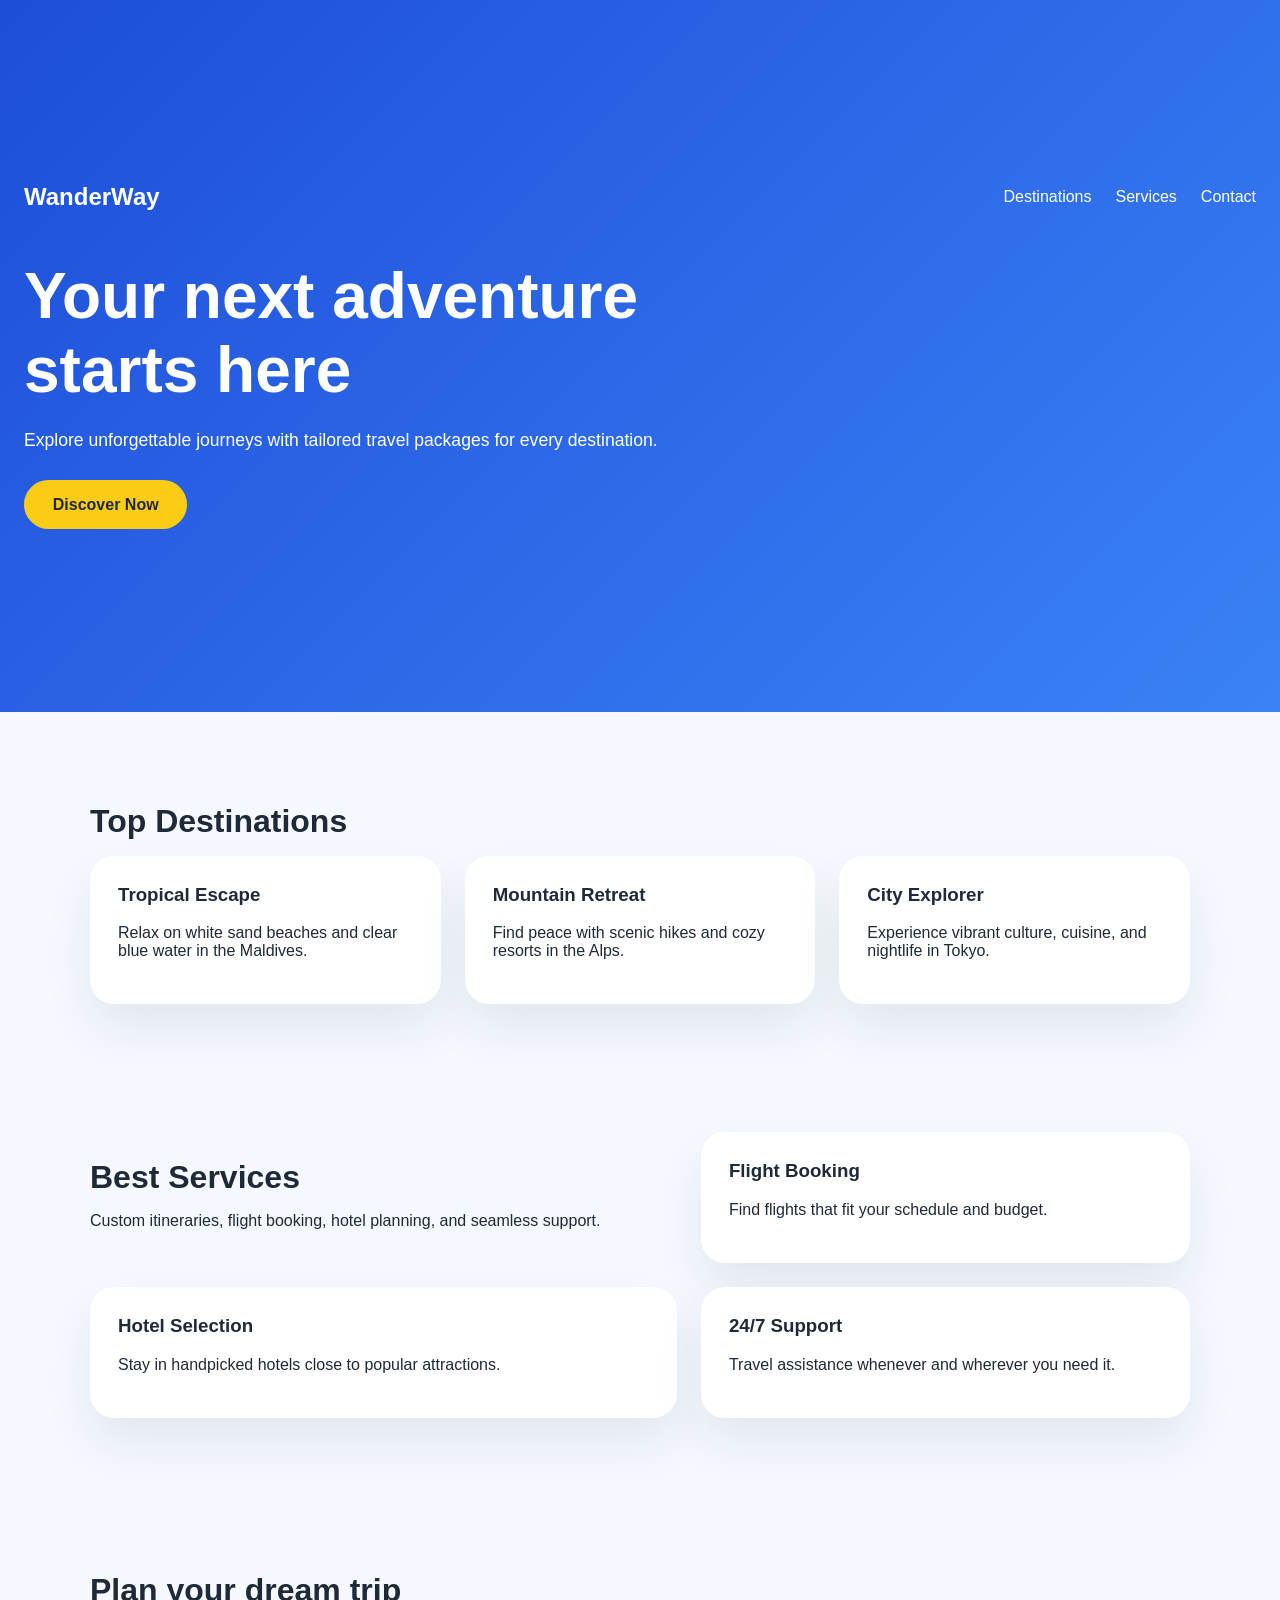
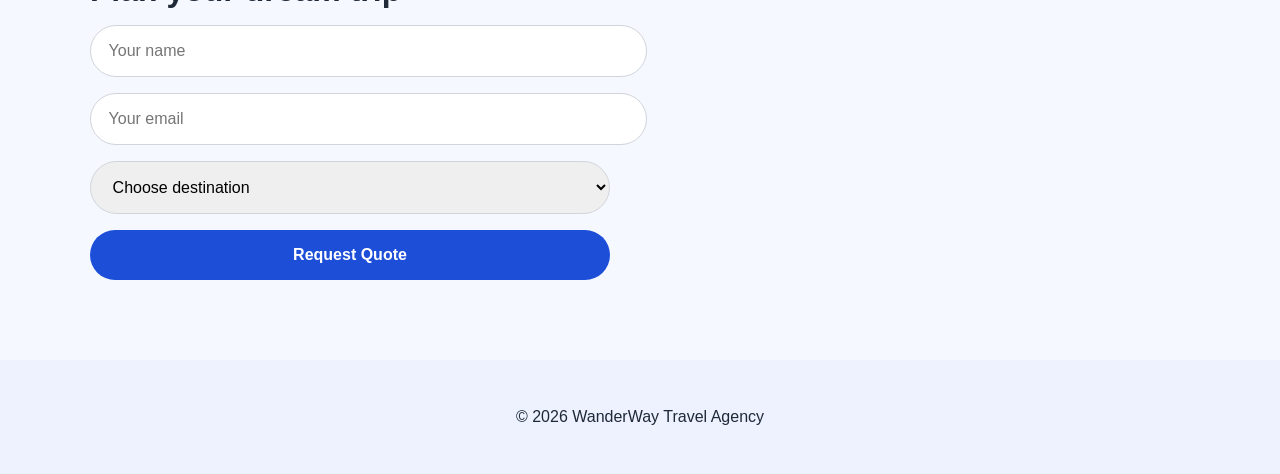
==== index.html @ 98d5be7b "Add travel agency website" ====
﻿<!DOCTYPE html>
<html lang="en">
<head>
    <meta charset="UTF-8">
    <meta name="viewport" content="width=device-width, initial-scale=1.0">
    <title>Travel Agency</title>
    <link rel="stylesheet" href="styles.css">
</head>
<body>
    <header class="hero">
        <nav class="nav-bar">
            <div class="logo">WanderWay</div>
            <ul>
                <li><a href="#destinations">Destinations</a></li>
                <li><a href="#services">Services</a></li>
                <li><a href="#contact">Contact</a></li>
            </ul>
        </nav>
        <div class="hero-content">
            <h1>Your next adventure starts here</h1>
            <p>Explore unforgettable journeys with tailored travel packages for every destination.</p>
            <a class="btn" href="#destinations">Discover Now</a>
        </div>
    </header>

    <section id="destinations" class="section destinations">
        <h2>Top Destinations</h2>
        <div class="cards">
            <article class="card">
                <h3>Tropical Escape</h3>
                <p>Relax on white sand beaches and clear blue water in the Maldives.</p>
            </article>
            <article class="card">
                <h3>Mountain Retreat</h3>
                <p>Find peace with scenic hikes and cozy resorts in the Alps.</p>
            </article>
            <article class="card">
                <h3>City Explorer</h3>
                <p>Experience vibrant culture, cuisine, and nightlife in Tokyo.</p>
            </article>
        </div>
    </section>

    <section id="services" class="section services">
        <div class="service-grid">
            <div>
                <h2>Best Services</h2>
                <p>Custom itineraries, flight booking, hotel planning, and seamless support.</p>
            </div>
            <div class="service-item">
                <h3>Flight Booking</h3>
                <p>Find flights that fit your schedule and budget.</p>
            </div>
            <div class="service-item">
                <h3>Hotel Selection</h3>
                <p>Stay in handpicked hotels close to popular attractions.</p>
            </div>
            <div class="service-item">
                <h3>24/7 Support</h3>
                <p>Travel assistance whenever and wherever you need it.</p>
            </div>
        </div>
    </section>

    <section id="contact" class="section contact">
        <h2>Plan your dream trip</h2>
        <form id="booking-form">
            <input type="text" id="name" placeholder="Your name" required>
            <input type="email" id="email" placeholder="Your email" required>
            <select id="destination" required>
                <option value="">Choose destination</option>
                <option value="maldives">Maldives</option>
                <option value="alps">Alps</option>
                <option value="tokyo">Tokyo</option>
            </select>
            <button type="submit" class="btn">Request Quote</button>
        </form>
        <p id="message"></p>
    </section>

    <footer class="footer">
        <p>&copy; 2026 WanderWay Travel Agency</p>
    </footer>
    <script src="script.js"></script>
</body>
</html>
---- styles.css ----
﻿body {
    margin: 0;
    font-family: 'Segoe UI', Tahoma, Geneva, Verdana, sans-serif;
    background: #f5f9ff;
    color: #1f2937;
}

.hero {
    background: linear-gradient(135deg, #1d4ed8 0%, #3b82f6 100%);
    color: white;
    min-height: 72vh;
    display: flex;
    flex-direction: column;
    justify-content: center;
    padding: 2rem 1.5rem;
}

.nav-bar {
    display: flex;
    justify-content: space-between;
    align-items: center;
    margin-bottom: 3rem;
}

.logo {
    font-size: 1.5rem;
    font-weight: 700;
}

.nav-bar ul {
    list-style: none;
    display: flex;
    gap: 1.5rem;
    margin: 0;
    padding: 0;
}

.nav-bar a {
    color: white;
    text-decoration: none;
    font-weight: 500;
}

.hero-content {
    max-width: 640px;
}

.hero h1 {
    font-size: clamp(2.5rem, 5vw, 4rem);
    margin: 0 0 1rem;
}

.hero p {
    font-size: 1.1rem;
    line-height: 1.8;
    margin-bottom: 1.5rem;
}

.btn {
    display: inline-block;
    background: #facc15;
    color: #1f2937;
    padding: 0.95rem 1.8rem;
    border: none;
    border-radius: 999px;
    font-weight: 700;
    text-decoration: none;
    cursor: pointer;
}

.section {
    padding: 4rem 1.5rem;
    max-width: 1100px;
    margin: 0 auto;
}

.destinations h2,
.services h2,
.contact h2 {
    font-size: 2rem;
    margin-bottom: 1rem;
}

.cards {
    display: grid;
    gap: 1.5rem;
    grid-template-columns: repeat(auto-fit, minmax(220px, 1fr));
}

.card,
.service-item {
    background: white;
    border-radius: 24px;
    padding: 1.75rem;
    box-shadow: 0 25px 50px rgba(15, 23, 42, 0.08);
}

.card h3,
.service-item h3 {
    margin-top: 0;
}

.service-grid {
    display: grid;
    gap: 1.5rem;
    grid-template-columns: 1.2fr 1fr;
    align-items: start;
}

.service-grid > div:first-child {
    padding-right: 1rem;
}

.contact form {
    display: grid;
    gap: 1rem;
    max-width: 520px;
}

.contact input,
.contact select,
.contact button {
    width: 100%;
    padding: 1rem 1.1rem;
    border-radius: 999px;
    border: 1px solid #d1d5db;
    font-size: 1rem;
}

.contact input:focus,
.contact select:focus,
.contact button:focus {
    outline: none;
    border-color: #3b82f6;
    box-shadow: 0 0 0 4px rgba(59, 130, 246, 0.12);
}

.contact button {
    background: #1d4ed8;
    color: white;
    border: none;
}

.contact p {
    margin-top: 1rem;
    font-size: 1rem;
}

.footer {
    text-align: center;
    padding: 2rem 1.5rem;
    background: #eef2ff;
}

@media (max-width: 768px) {
    .service-grid {
        grid-template-columns: 1fr;
    }
    .nav-bar ul {
        flex-wrap: wrap;
        justify-content: center;
    }
}
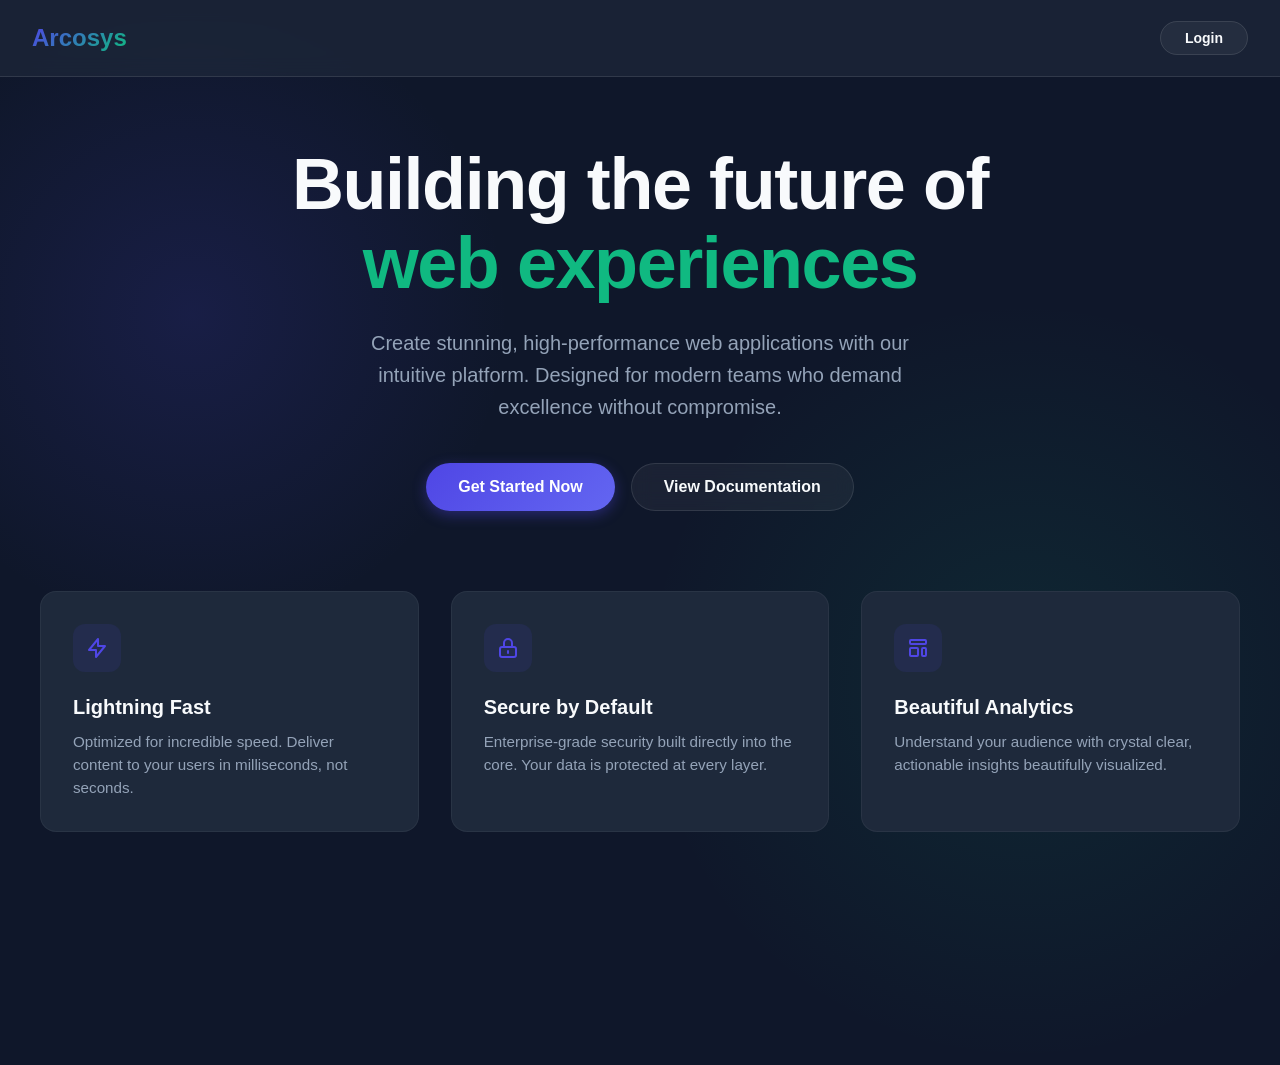
==== commit 70732582: "Replace sample files with new premium index.html" ====
--- a/index.html
+++ b/index.html
@@ -1,86 +1,280 @@
-﻿<!DOCTYPE html>
+<!DOCTYPE html>
 <html lang="en">
 <head>
     <meta charset="UTF-8">
     <meta name="viewport" content="width=device-width, initial-scale=1.0">
-    <title>Travel Agency</title>
-    <link rel="stylesheet" href="styles.css">
+    <title>Beautiful Landing Page</title>
+    <style>
+        :root {
+            --primary: #4F46E5;
+            --secondary: #10B981;
+            --background: #0F172A;
+            --surface: #1E293B;
+            --text-main: #F8FAFC;
+            --text-muted: #94A3B8;
+        }
+
+        * {
+            margin: 0;
+            padding: 0;
+            box-sizing: border-box;
+            font-family: 'Inter', -apple-system, BlinkMacSystemFont, 'Segoe UI', Roboto, Oxygen, Ubuntu, Cantarell, sans-serif;
+        }
+
+        body {
+            background-color: var(--background);
+            color: var(--text-main);
+            min-height: 100vh;
+            display: flex;
+            flex-direction: column;
+            overflow-x: hidden;
+        }
+
+        nav {
+            padding: 1.5rem 2rem;
+            display: flex;
+            justify-content: space-between;
+            align-items: center;
+            background: rgba(30, 41, 59, 0.7);
+            backdrop-filter: blur(10px);
+            position: sticky;
+            top: 0;
+            z-index: 100;
+            border-bottom: 1px solid rgba(255, 255, 255, 0.1);
+        }
+
+        .logo {
+            font-size: 1.5rem;
+            font-weight: 800;
+            background: linear-gradient(135deg, var(--primary), var(--secondary));
+            -webkit-background-clip: text;
+            -webkit-text-fill-color: transparent;
+        }
+
+        main {
+            flex: 1;
+            display: flex;
+            flex-direction: column;
+            align-items: center;
+            justify-content: center;
+            padding: 4rem 2rem;
+            text-align: center;
+            position: relative;
+        }
+
+        /* Decorative background elements */
+        .glow-circle-1 {
+            position: absolute;
+            top: -10%;
+            left: -10%;
+            width: 50vw;
+            height: 50vw;
+            background: radial-gradient(circle, rgba(79, 70, 229, 0.15) 0%, rgba(15, 23, 42, 0) 70%);
+            border-radius: 50%;
+            z-index: -1;
+        }
+
+        .glow-circle-2 {
+            position: absolute;
+            bottom: -20%;
+            right: -10%;
+            width: 60vw;
+            height: 60vw;
+            background: radial-gradient(circle, rgba(16, 185, 129, 0.1) 0%, rgba(15, 23, 42, 0) 70%);
+            border-radius: 50%;
+            z-index: -1;
+        }
+
+        h1 {
+            font-size: clamp(2.5rem, 6vw, 4.5rem);
+            line-height: 1.1;
+            margin-bottom: 1.5rem;
+            max-width: 800px;
+            letter-spacing: -0.02em;
+        }
+
+        .highlight {
+            position: relative;
+            display: inline-block;
+            color: var(--secondary);
+        }
+
+        p.subtitle {
+            font-size: clamp(1.1rem, 2vw, 1.25rem);
+            color: var(--text-muted);
+            max-width: 600px;
+            margin-bottom: 2.5rem;
+            line-height: 1.6;
+        }
+
+        .cta-container {
+            display: flex;
+            gap: 1rem;
+            flex-wrap: wrap;
+            justify-content: center;
+        }
+
+        .btn {
+            padding: 0.875rem 2rem;
+            border-radius: 9999px;
+            font-weight: 600;
+            font-size: 1rem;
+            text-decoration: none;
+            transition: all 0.3s cubic-bezier(0.4, 0, 0.2, 1);
+            cursor: pointer;
+            border: none;
+            outline: none;
+        }
+
+        .btn-primary {
+            background: linear-gradient(135deg, var(--primary), #6366f1);
+            color: white;
+            box-shadow: 0 4px 14px 0 rgba(79, 70, 229, 0.39);
+        }
+
+        .btn-primary:hover {
+            transform: translateY(-2px);
+            box-shadow: 0 6px 20px rgba(79, 70, 229, 0.23);
+            background: linear-gradient(135deg, #4338ca, #4f46e5);
+        }
+
+        .btn-secondary {
+            background: rgba(255, 255, 255, 0.05);
+            color: var(--text-main);
+            border: 1px solid rgba(255, 255, 255, 0.1);
+            backdrop-filter: blur(10px);
+        }
+
+        .btn-secondary:hover {
+            background: rgba(255, 255, 255, 0.1);
+            transform: translateY(-2px);
+            border-color: rgba(255, 255, 255, 0.2);
+        }
+
+        .features {
+            display: grid;
+            grid-template-columns: repeat(auto-fit, minmax(280px, 1fr));
+            gap: 2rem;
+            width: 100%;
+            max-width: 1200px;
+            margin-top: 5rem;
+        }
+
+        .feature-card {
+            background: var(--surface);
+            padding: 2rem;
+            border-radius: 1rem;
+            border: 1px solid rgba(255, 255, 255, 0.05);
+            text-align: left;
+            transition: transform 0.3s ease, border-color 0.3s ease;
+        }
+
+        .feature-card:hover {
+            transform: translateY(-5px);
+            border-color: rgba(79, 70, 229, 0.5);
+        }
+
+        .feature-icon {
+            width: 48px;
+            height: 48px;
+            border-radius: 12px;
+            background: rgba(79, 70, 229, 0.1);
+            display: flex;
+            align-items: center;
+            justify-content: center;
+            margin-bottom: 1.5rem;
+            color: var(--primary);
+        }
+
+        .feature-icon svg {
+            width: 24px;
+            height: 24px;
+        }
+
+        .feature-card h3 {
+            font-size: 1.25rem;
+            margin-bottom: 0.75rem;
+            color: var(--text-main);
+        }
+
+        .feature-card p {
+            color: var(--text-muted);
+            line-height: 1.5;
+            font-size: 0.95rem;
+        }
+
+        /* Animations */
+        @keyframes fadeUp {
+            from {
+                opacity: 0;
+                transform: translateY(20px);
+            }
+            to {
+                opacity: 1;
+                transform: translateY(0);
+            }
+        }
+
+        .animate-fade-up {
+            animation: fadeUp 0.8s cubic-bezier(0.16, 1, 0.3, 1) forwards;
+            opacity: 0;
+        }
+
+        .delay-1 { animation-delay: 0.1s; }
+        .delay-2 { animation-delay: 0.2s; }
+        .delay-3 { animation-delay: 0.3s; }
+        
+    </style>
 </head>
 <body>
-    <header class="hero">
-        <nav class="nav-bar">
-            <div class="logo">WanderWay</div>
-            <ul>
-                <li><a href="#destinations">Destinations</a></li>
-                <li><a href="#services">Services</a></li>
-                <li><a href="#contact">Contact</a></li>
-            </ul>
-        </nav>
-        <div class="hero-content">
-            <h1>Your next adventure starts here</h1>
-            <p>Explore unforgettable journeys with tailored travel packages for every destination.</p>
-            <a class="btn" href="#destinations">Discover Now</a>
+    <nav>
+        <div class="logo">Arcosys</div>
+        <div>
+            <a href="#" class="btn btn-secondary" style="padding: 0.5rem 1.5rem; font-size: 0.875rem;">Login</a>
         </div>
-    </header>
-
-    <section id="destinations" class="section destinations">
-        <h2>Top Destinations</h2>
-        <div class="cards">
-            <article class="card">
-                <h3>Tropical Escape</h3>
-                <p>Relax on white sand beaches and clear blue water in the Maldives.</p>
-            </article>
-            <article class="card">
-                <h3>Mountain Retreat</h3>
-                <p>Find peace with scenic hikes and cozy resorts in the Alps.</p>
-            </article>
-            <article class="card">
-                <h3>City Explorer</h3>
-                <p>Experience vibrant culture, cuisine, and nightlife in Tokyo.</p>
-            </article>
+    </nav>
+
+    <main>
+        <div class="glow-circle-1"></div>
+        <div class="glow-circle-2"></div>
+        
+        <h1 class="animate-fade-up">Building the future of <span class="highlight">web experiences</span></h1>
+        
+        <p class="subtitle animate-fade-up delay-1">
+            Create stunning, high-performance web applications with our intuitive platform. 
+            Designed for modern teams who demand excellence without compromise.
+        </p>
+        
+        <div class="cta-container animate-fade-up delay-2">
+            <button class="btn btn-primary">Get Started Now</button>
+            <button class="btn btn-secondary">View Documentation</button>
         </div>
-    </section>
-
-    <section id="services" class="section services">
-        <div class="service-grid">
-            <div>
-                <h2>Best Services</h2>
-                <p>Custom itineraries, flight booking, hotel planning, and seamless support.</p>
+
+        <div class="features animate-fade-up delay-3">
+            <div class="feature-card">
+                <div class="feature-icon">
+                    <svg fill="none" stroke="currentColor" viewBox="0 0 24 24" xmlns="http://www.w3.org/2000/svg"><path stroke-linecap="round" stroke-linejoin="round" stroke-width="2" d="M13 10V3L4 14h7v7l9-11h-7z"></path></svg>
+                </div>
+                <h3>Lightning Fast</h3>
+                <p>Optimized for incredible speed. Deliver content to your users in milliseconds, not seconds.</p>
             </div>
-            <div class="service-item">
-                <h3>Flight Booking</h3>
-                <p>Find flights that fit your schedule and budget.</p>
+            
+            <div class="feature-card">
+                <div class="feature-icon">
+                    <svg fill="none" stroke="currentColor" viewBox="0 0 24 24" xmlns="http://www.w3.org/2000/svg"><path stroke-linecap="round" stroke-linejoin="round" stroke-width="2" d="M12 15v2m-6 4h12a2 2 0 002-2v-6a2 2 0 00-2-2H6a2 2 0 00-2 2v6a2 2 0 002 2zm10-10V7a4 4 0 00-8 0v4h8z"></path></svg>
+                </div>
+                <h3>Secure by Default</h3>
+                <p>Enterprise-grade security built directly into the core. Your data is protected at every layer.</p>
             </div>
-            <div class="service-item">
-                <h3>Hotel Selection</h3>
-                <p>Stay in handpicked hotels close to popular attractions.</p>
-            </div>
-            <div class="service-item">
-                <h3>24/7 Support</h3>
-                <p>Travel assistance whenever and wherever you need it.</p>
+            
+            <div class="feature-card">
+                <div class="feature-icon">
+                    <svg fill="none" stroke="currentColor" viewBox="0 0 24 24" xmlns="http://www.w3.org/2000/svg"><path stroke-linecap="round" stroke-linejoin="round" stroke-width="2" d="M4 5a1 1 0 011-1h14a1 1 0 011 1v2a1 1 0 01-1 1H5a1 1 0 01-1-1V5zM4 13a1 1 0 011-1h6a1 1 0 011 1v6a1 1 0 01-1 1H5a1 1 0 01-1-1v-6zM16 13a1 1 0 011-1h2a1 1 0 011 1v6a1 1 0 01-1 1h-2a1 1 0 01-1-1v-6z"></path></svg>
+                </div>
+                <h3>Beautiful Analytics</h3>
+                <p>Understand your audience with crystal clear, actionable insights beautifully visualized.</p>
             </div>
         </div>
-    </section>
-
-    <section id="contact" class="section contact">
-        <h2>Plan your dream trip</h2>
-        <form id="booking-form">
-            <input type="text" id="name" placeholder="Your name" required>
-            <input type="email" id="email" placeholder="Your email" required>
-            <select id="destination" required>
-                <option value="">Choose destination</option>
-                <option value="maldives">Maldives</option>
-                <option value="alps">Alps</option>
-                <option value="tokyo">Tokyo</option>
-            </select>
-            <button type="submit" class="btn">Request Quote</button>
-        </form>
-        <p id="message"></p>
-    </section>
-
-    <footer class="footer">
-        <p>&copy; 2026 WanderWay Travel Agency</p>
-    </footer>
-    <script src="script.js"></script>
+    </main>
 </body>
 </html>
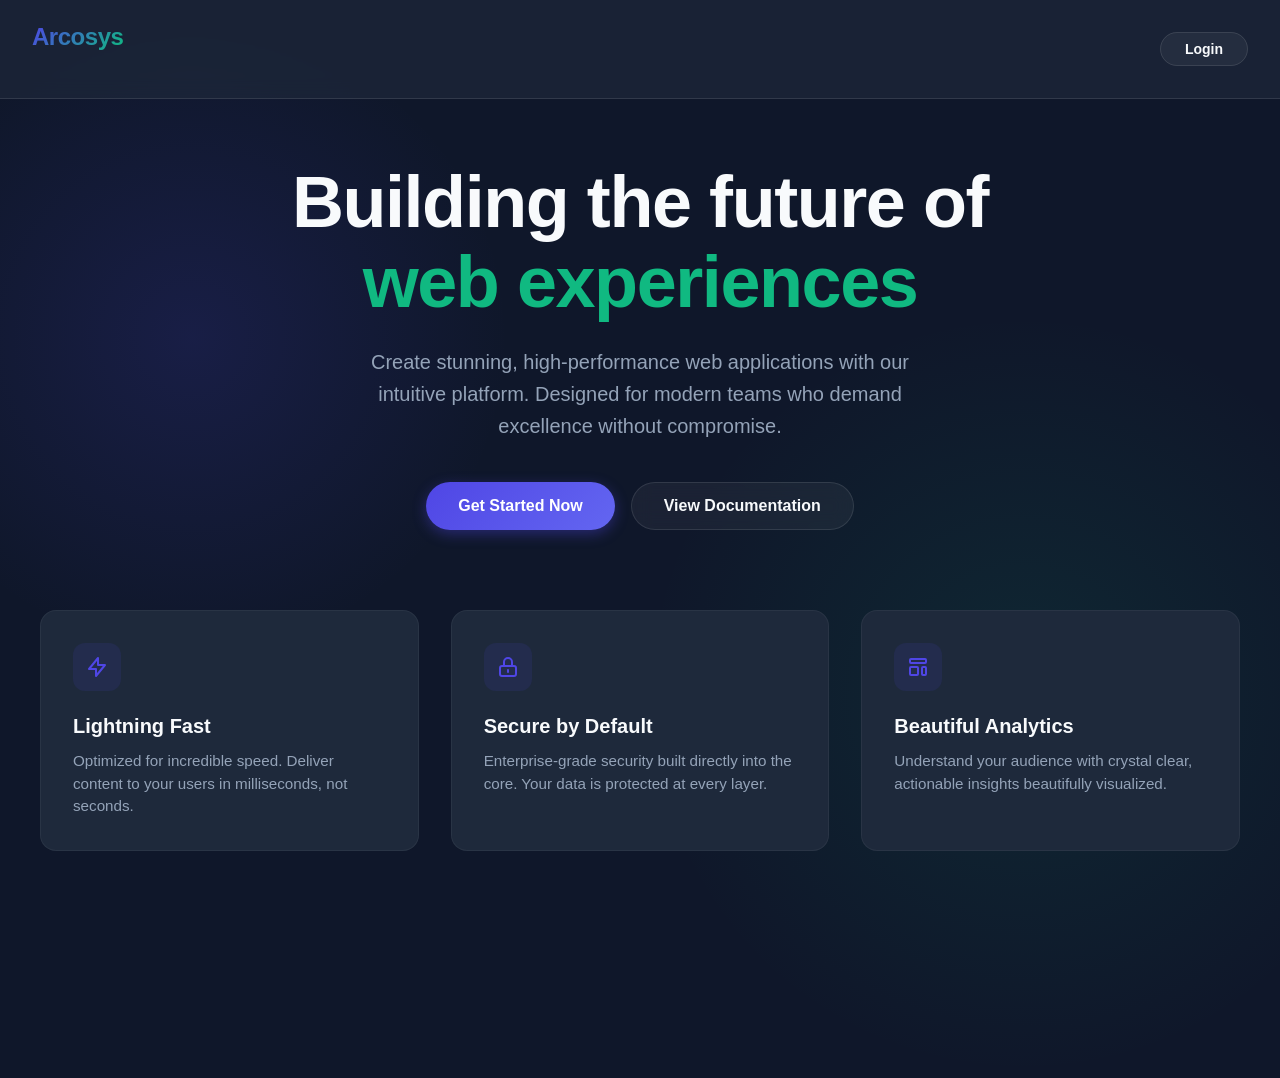
==== commit 6c34e8e7: "Update index.html Co-authored-by: code-beaver-ai[bot] <281949317+code-beaver-ai[bot]@users.noreply.g" ====
--- a/index.html
+++ b/index.html
@@ -228,7 +228,7 @@
 </head>
 <body>
     <nav>
-        <div class="logo">Arcosys</div>
+        <h1 class="logo">Arcosys</h1>
         <div>
             <a href="#" class="btn btn-secondary" style="padding: 0.5rem 1.5rem; font-size: 0.875rem;">Login</a>
         </div>
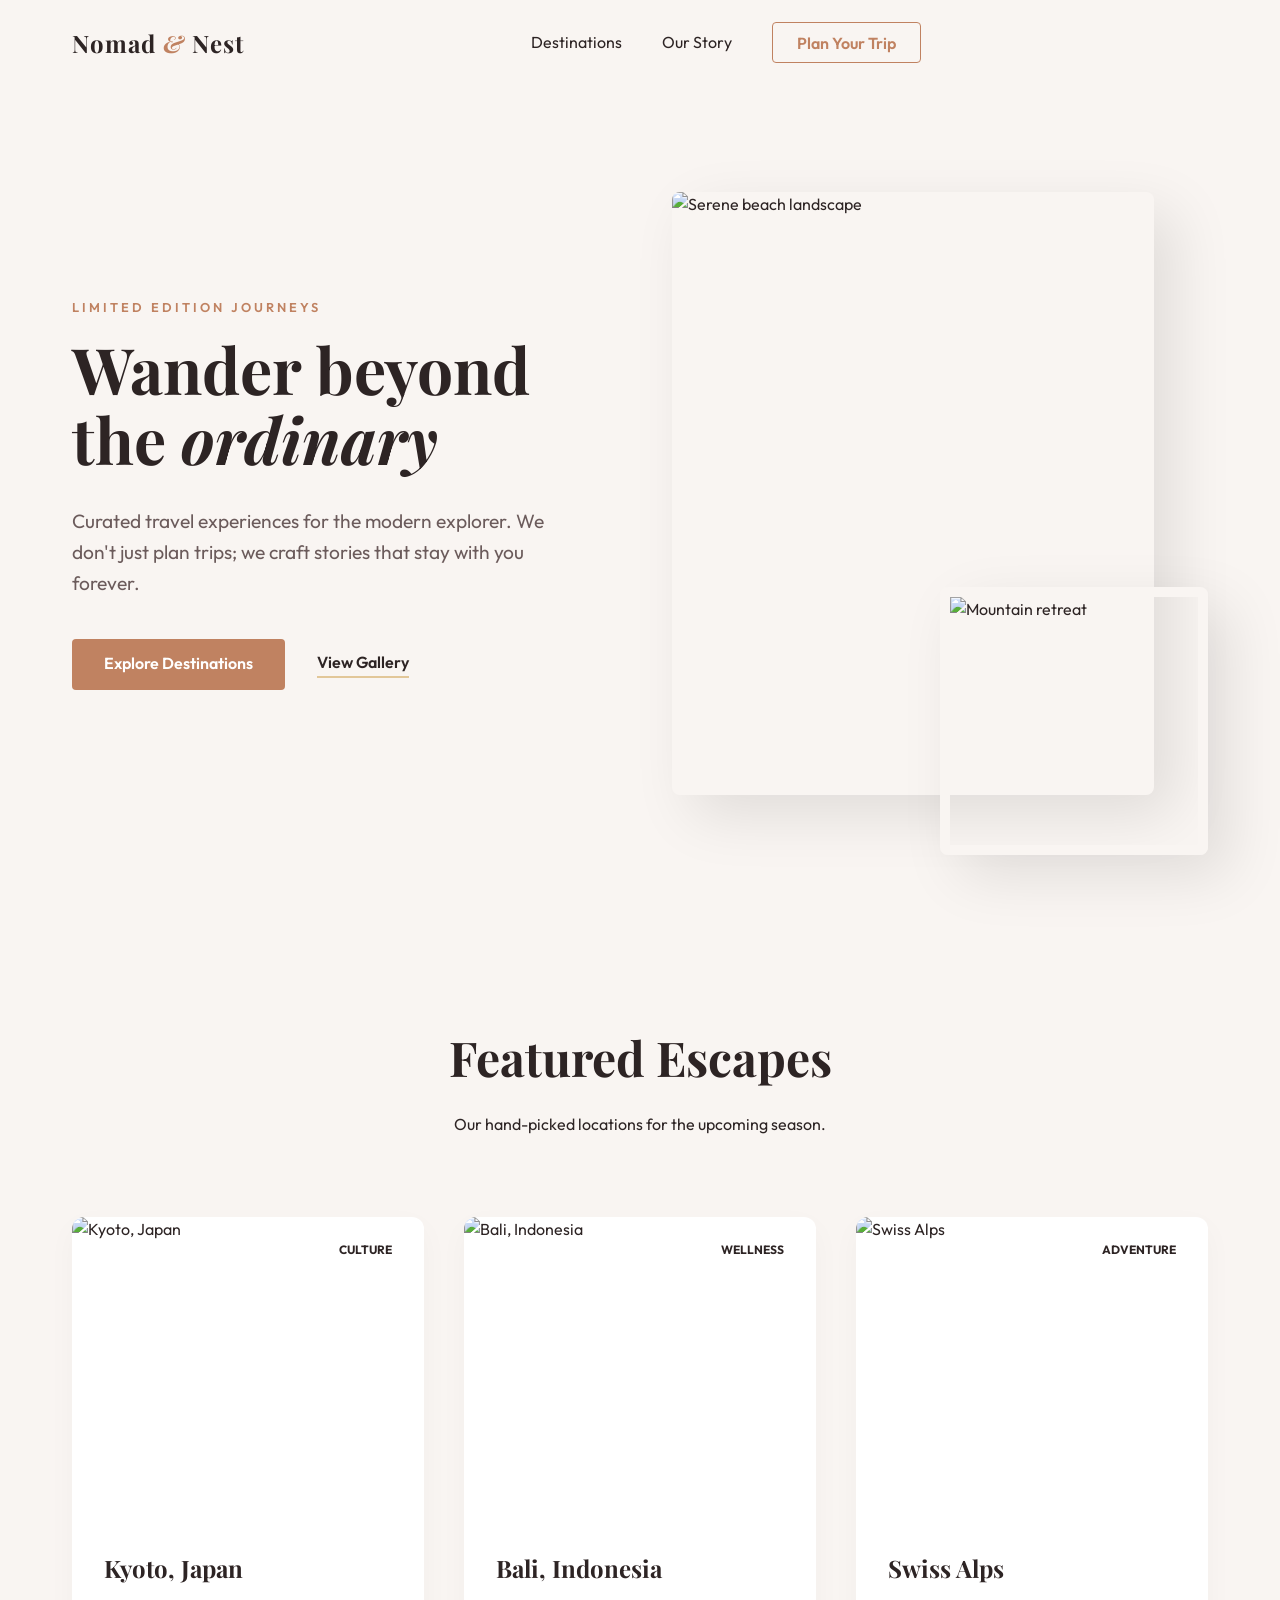
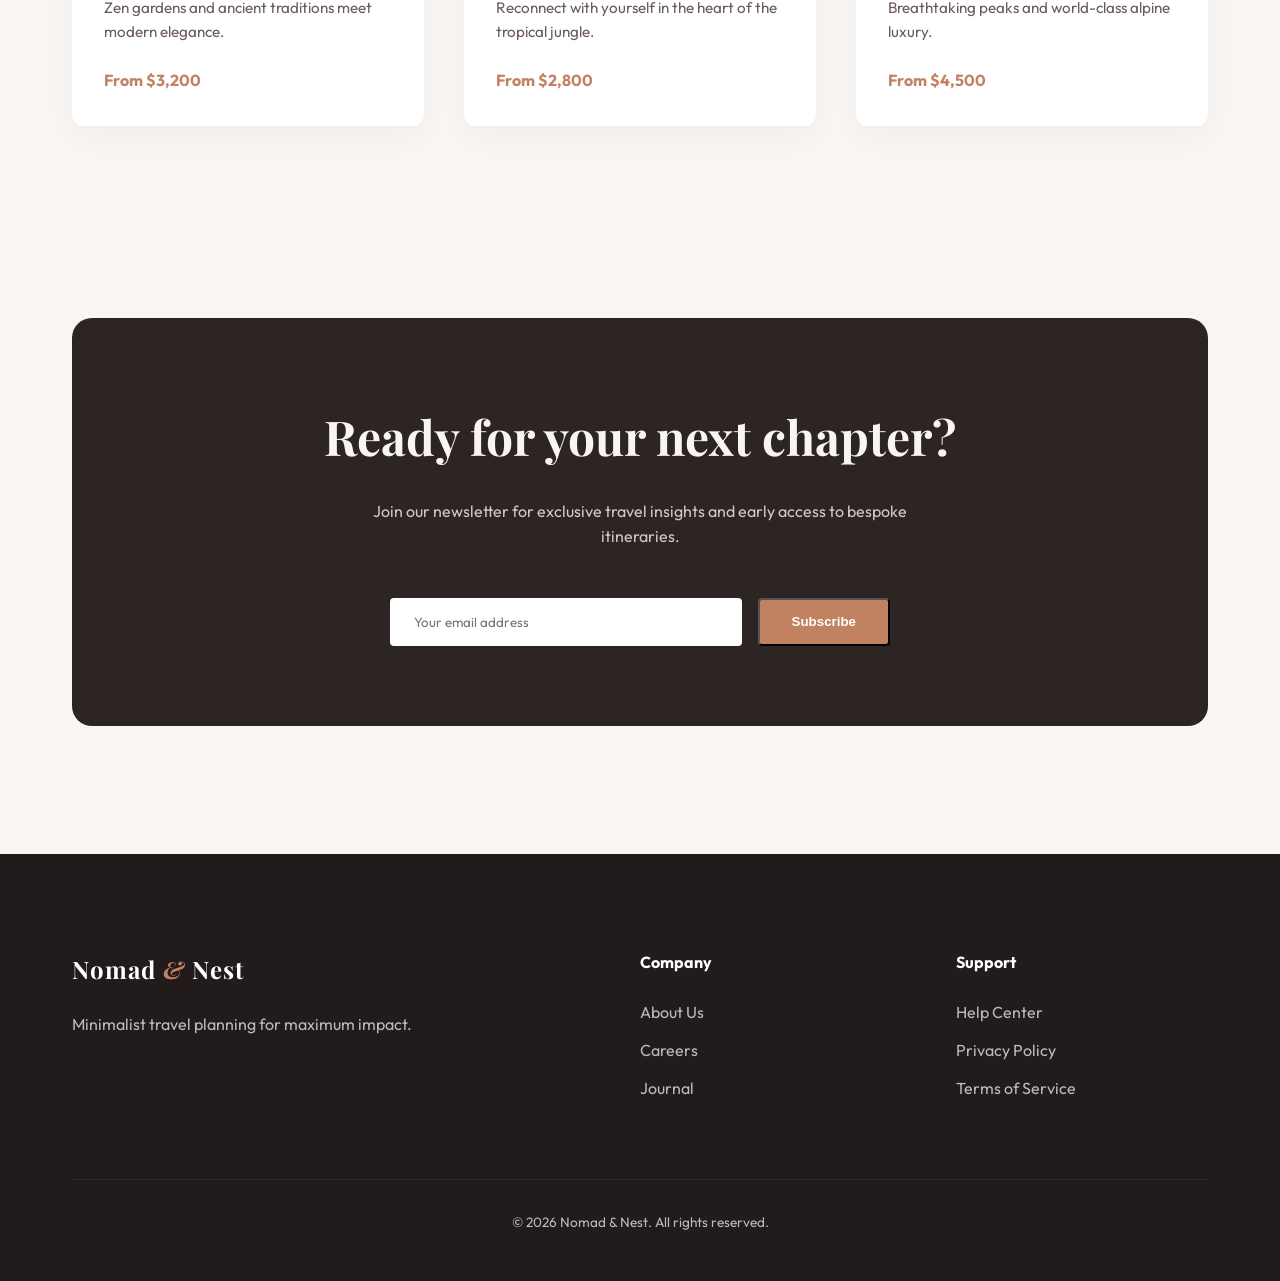
==== commit 987319f0: "Create premium Travel Agency Website with warm terracotta theme" ====
--- a/index.html
+++ b/index.html
@@ -3,278 +3,142 @@
 <head>
     <meta charset="UTF-8">
     <meta name="viewport" content="width=device-width, initial-scale=1.0">
-    <title>Beautiful Landing Page</title>
-    <style>
-        :root {
-            --primary: #4F46E5;
-            --secondary: #10B981;
-            --background: #0F172A;
-            --surface: #1E293B;
-            --text-main: #F8FAFC;
-            --text-muted: #94A3B8;
-        }
-
-        * {
-            margin: 0;
-            padding: 0;
-            box-sizing: border-box;
-            font-family: 'Inter', -apple-system, BlinkMacSystemFont, 'Segoe UI', Roboto, Oxygen, Ubuntu, Cantarell, sans-serif;
-        }
-
-        body {
-            background-color: var(--background);
-            color: var(--text-main);
-            min-height: 100vh;
-            display: flex;
-            flex-direction: column;
-            overflow-x: hidden;
-        }
-
-        nav {
-            padding: 1.5rem 2rem;
-            display: flex;
-            justify-content: space-between;
-            align-items: center;
-            background: rgba(30, 41, 59, 0.7);
-            backdrop-filter: blur(10px);
-            position: sticky;
-            top: 0;
-            z-index: 100;
-            border-bottom: 1px solid rgba(255, 255, 255, 0.1);
-        }
-
-        .logo {
-            font-size: 1.5rem;
-            font-weight: 800;
-            background: linear-gradient(135deg, var(--primary), var(--secondary));
-            -webkit-background-clip: text;
-            -webkit-text-fill-color: transparent;
-        }
-
-        main {
-            flex: 1;
-            display: flex;
-            flex-direction: column;
-            align-items: center;
-            justify-content: center;
-            padding: 4rem 2rem;
-            text-align: center;
-            position: relative;
-        }
-
-        /* Decorative background elements */
-        .glow-circle-1 {
-            position: absolute;
-            top: -10%;
-            left: -10%;
-            width: 50vw;
-            height: 50vw;
-            background: radial-gradient(circle, rgba(79, 70, 229, 0.15) 0%, rgba(15, 23, 42, 0) 70%);
-            border-radius: 50%;
-            z-index: -1;
-        }
-
-        .glow-circle-2 {
-            position: absolute;
-            bottom: -20%;
-            right: -10%;
-            width: 60vw;
-            height: 60vw;
-            background: radial-gradient(circle, rgba(16, 185, 129, 0.1) 0%, rgba(15, 23, 42, 0) 70%);
-            border-radius: 50%;
-            z-index: -1;
-        }
-
-        h1 {
-            font-size: clamp(2.5rem, 6vw, 4.5rem);
-            line-height: 1.1;
-            margin-bottom: 1.5rem;
-            max-width: 800px;
-            letter-spacing: -0.02em;
-        }
-
-        .highlight {
-            position: relative;
-            display: inline-block;
-            color: var(--secondary);
-        }
-
-        p.subtitle {
-            font-size: clamp(1.1rem, 2vw, 1.25rem);
-            color: var(--text-muted);
-            max-width: 600px;
-            margin-bottom: 2.5rem;
-            line-height: 1.6;
-        }
-
-        .cta-container {
-            display: flex;
-            gap: 1rem;
-            flex-wrap: wrap;
-            justify-content: center;
-        }
-
-        .btn {
-            padding: 0.875rem 2rem;
-            border-radius: 9999px;
-            font-weight: 600;
-            font-size: 1rem;
-            text-decoration: none;
-            transition: all 0.3s cubic-bezier(0.4, 0, 0.2, 1);
-            cursor: pointer;
-            border: none;
-            outline: none;
-        }
-
-        .btn-primary {
-            background: linear-gradient(135deg, var(--primary), #6366f1);
-            color: white;
-            box-shadow: 0 4px 14px 0 rgba(79, 70, 229, 0.39);
-        }
-
-        .btn-primary:hover {
-            transform: translateY(-2px);
-            box-shadow: 0 6px 20px rgba(79, 70, 229, 0.23);
-            background: linear-gradient(135deg, #4338ca, #4f46e5);
-        }
-
-        .btn-secondary {
-            background: rgba(255, 255, 255, 0.05);
-            color: var(--text-main);
-            border: 1px solid rgba(255, 255, 255, 0.1);
-            backdrop-filter: blur(10px);
-        }
-
-        .btn-secondary:hover {
-            background: rgba(255, 255, 255, 0.1);
-            transform: translateY(-2px);
-            border-color: rgba(255, 255, 255, 0.2);
-        }
-
-        .features {
-            display: grid;
-            grid-template-columns: repeat(auto-fit, minmax(280px, 1fr));
-            gap: 2rem;
-            width: 100%;
-            max-width: 1200px;
-            margin-top: 5rem;
-        }
-
-        .feature-card {
-            background: var(--surface);
-            padding: 2rem;
-            border-radius: 1rem;
-            border: 1px solid rgba(255, 255, 255, 0.05);
-            text-align: left;
-            transition: transform 0.3s ease, border-color 0.3s ease;
-        }
-
-        .feature-card:hover {
-            transform: translateY(-5px);
-            border-color: rgba(79, 70, 229, 0.5);
-        }
-
-        .feature-icon {
-            width: 48px;
-            height: 48px;
-            border-radius: 12px;
-            background: rgba(79, 70, 229, 0.1);
-            display: flex;
-            align-items: center;
-            justify-content: center;
-            margin-bottom: 1.5rem;
-            color: var(--primary);
-        }
-
-        .feature-icon svg {
-            width: 24px;
-            height: 24px;
-        }
-
-        .feature-card h3 {
-            font-size: 1.25rem;
-            margin-bottom: 0.75rem;
-            color: var(--text-main);
-        }
-
-        .feature-card p {
-            color: var(--text-muted);
-            line-height: 1.5;
-            font-size: 0.95rem;
-        }
-
-        /* Animations */
-        @keyframes fadeUp {
-            from {
-                opacity: 0;
-                transform: translateY(20px);
-            }
-            to {
-                opacity: 1;
-                transform: translateY(0);
-            }
-        }
-
-        .animate-fade-up {
-            animation: fadeUp 0.8s cubic-bezier(0.16, 1, 0.3, 1) forwards;
-            opacity: 0;
-        }
-
-        .delay-1 { animation-delay: 0.1s; }
-        .delay-2 { animation-delay: 0.2s; }
-        .delay-3 { animation-delay: 0.3s; }
-        
-    </style>
+    <title>Nomad & Nest | Bespoke Travel Experiences</title>
+    <link rel="stylesheet" href="styles.css">
+    <link rel="preconnect" href="https://fonts.googleapis.com">
+    <link rel="preconnect" href="https://fonts.gstatic.com" crossorigin>
+    <link href="https://fonts.googleapis.com/css2?family=Outfit:wght@300;400;600;700&family=Playfair+Display:ital,wght@0,400;0,700;1,400&display=swap" rel="stylesheet">
 </head>
 <body>
-    <nav>
-        <h1 class="logo">Arcosys</h1>
-        <div>
-            <a href="#" class="btn btn-secondary" style="padding: 0.5rem 1.5rem; font-size: 0.875rem;">Login</a>
-        </div>
-    </nav>
+    <header>
+        <nav class="container">
+            <div class="logo">Nomad <span>&</span> Nest</div>
+            <ul class="nav-links">
+                <li><a href="#destinations">Destinations</a></li>
+                <li><a href="#about">Our Story</a></li>
+                <li><a href="#contact" class="btn-outline">Plan Your Trip</a></li>
+            </ul>
+            <div class="menu-toggle">
+                <span></span>
+                <span></span>
+            </div>
+        </nav>
+    </header>
 
     <main>
-        <div class="glow-circle-1"></div>
-        <div class="glow-circle-2"></div>
-        
-        <h1 class="animate-fade-up">Building the future of <span class="highlight">web experiences</span></h1>
-        
-        <p class="subtitle animate-fade-up delay-1">
-            Create stunning, high-performance web applications with our intuitive platform. 
-            Designed for modern teams who demand excellence without compromise.
-        </p>
-        
-        <div class="cta-container animate-fade-up delay-2">
-            <button class="btn btn-primary">Get Started Now</button>
-            <button class="btn btn-secondary">View Documentation</button>
-        </div>
+        <section class="hero">
+            <div class="container hero-grid">
+                <div class="hero-content">
+                    <span class="reveal">Limited Edition Journeys</span>
+                    <h1>Wander beyond the <i>ordinary</i></h1>
+                    <p>Curated travel experiences for the modern explorer. We don't just plan trips; we craft stories that stay with you forever.</p>
+                    <div class="hero-actions">
+                        <a href="#explore" class="btn-primary">Explore Destinations</a>
+                        <a href="#" class="btn-link">View Gallery</a>
+                    </div>
+                </div>
+                <div class="hero-image-container">
+                    <div class="image-wrapper main-img">
+                        <img src="https://images.unsplash.com/photo-1507525428034-b723cf961d3e?auto=format&fit=crop&q=80&w=1000" alt="Serene beach landscape">
+                    </div>
+                    <div class="image-wrapper small-img">
+                        <img src="https://images.unsplash.com/photo-1533105079780-92b9be482077?auto=format&fit=crop&q=80&w=600" alt="Mountain retreat">
+                    </div>
+                </div>
+            </div>
+        </section>
 
-        <div class="features animate-fade-up delay-3">
-            <div class="feature-card">
-                <div class="feature-icon">
-                    <svg fill="none" stroke="currentColor" viewBox="0 0 24 24" xmlns="http://www.w3.org/2000/svg"><path stroke-linecap="round" stroke-linejoin="round" stroke-width="2" d="M13 10V3L4 14h7v7l9-11h-7z"></path></svg>
+        <section id="destinations" class="destinations">
+            <div class="container">
+                <div class="section-header">
+                    <h2>Featured Escapes</h2>
+                    <p>Our hand-picked locations for the upcoming season.</p>
                 </div>
-                <h3>Lightning Fast</h3>
-                <p>Optimized for incredible speed. Deliver content to your users in milliseconds, not seconds.</p>
+                
+                <div class="dest-grid">
+                    <div class="dest-card">
+                        <div class="dest-img">
+                            <img src="https://images.unsplash.com/photo-1528127269322-539801943592?auto=format&fit=crop&q=80&w=800" alt="Kyoto, Japan">
+                            <span class="tag">Culture</span>
+                        </div>
+                        <div class="dest-info">
+                            <h3>Kyoto, Japan</h3>
+                            <p>Zen gardens and ancient traditions meet modern elegance.</p>
+                            <span class="price">From $3,200</span>
+                        </div>
+                    </div>
+
+                    <div class="dest-card">
+                        <div class="dest-img">
+                            <img src="https://images.unsplash.com/photo-1537996194471-e657df975ab4?auto=format&fit=crop&q=80&w=800" alt="Bali, Indonesia">
+                            <span class="tag">Wellness</span>
+                        </div>
+                        <div class="dest-info">
+                            <h3>Bali, Indonesia</h3>
+                            <p>Reconnect with yourself in the heart of the tropical jungle.</p>
+                            <span class="price">From $2,800</span>
+                        </div>
+                    </div>
+
+                    <div class="dest-card">
+                        <div class="dest-img">
+                            <img src="https://images.unsplash.com/photo-1476514525535-07fb3b4ae5f1?auto=format&fit=crop&q=80&w=800" alt="Swiss Alps">
+                            <span class="tag">Adventure</span>
+                        </div>
+                        <div class="dest-info">
+                            <h3>Swiss Alps</h3>
+                            <p>Breathtaking peaks and world-class alpine luxury.</p>
+                            <span class="price">From $4,500</span>
+                        </div>
+                    </div>
+                </div>
             </div>
-            
-            <div class="feature-card">
-                <div class="feature-icon">
-                    <svg fill="none" stroke="currentColor" viewBox="0 0 24 24" xmlns="http://www.w3.org/2000/svg"><path stroke-linecap="round" stroke-linejoin="round" stroke-width="2" d="M12 15v2m-6 4h12a2 2 0 002-2v-6a2 2 0 00-2-2H6a2 2 0 00-2 2v6a2 2 0 002 2zm10-10V7a4 4 0 00-8 0v4h8z"></path></svg>
+        </section>
+
+        <section class="cta-section">
+            <div class="container">
+                <div class="cta-card">
+                    <h2>Ready for your next chapter?</h2>
+                    <p>Join our newsletter for exclusive travel insights and early access to bespoke itineraries.</p>
+                    <form class="newsletter-form" id="newsletter">
+                        <input type="email" placeholder="Your email address" required>
+                        <button type="submit" class="btn-primary">Subscribe</button>
+                    </form>
                 </div>
-                <h3>Secure by Default</h3>
-                <p>Enterprise-grade security built directly into the core. Your data is protected at every layer.</p>
             </div>
-            
-            <div class="feature-card">
-                <div class="feature-icon">
-                    <svg fill="none" stroke="currentColor" viewBox="0 0 24 24" xmlns="http://www.w3.org/2000/svg"><path stroke-linecap="round" stroke-linejoin="round" stroke-width="2" d="M4 5a1 1 0 011-1h14a1 1 0 011 1v2a1 1 0 01-1 1H5a1 1 0 01-1-1V5zM4 13a1 1 0 011-1h6a1 1 0 011 1v6a1 1 0 01-1 1H5a1 1 0 01-1-1v-6zM16 13a1 1 0 011-1h2a1 1 0 011 1v6a1 1 0 01-1 1h-2a1 1 0 01-1-1v-6z"></path></svg>
+        </section>
+    </main>
+
+    <footer>
+        <div class="container">
+            <div class="footer-grid">
+                <div class="footer-brand">
+                    <div class="logo">Nomad <span>&</span> Nest</div>
+                    <p>Minimalist travel planning for maximum impact.</p>
                 </div>
-                <h3>Beautiful Analytics</h3>
-                <p>Understand your audience with crystal clear, actionable insights beautifully visualized.</p>
+                <div class="footer-links">
+                    <h4>Company</h4>
+                    <ul>
+                        <li><a href="#">About Us</a></li>
+                        <li><a href="#">Careers</a></li>
+                        <li><a href="#">Journal</a></li>
+                    </ul>
+                </div>
+                <div class="footer-links">
+                    <h4>Support</h4>
+                    <ul>
+                        <li><a href="#">Help Center</a></li>
+                        <li><a href="#">Privacy Policy</a></li>
+                        <li><a href="#">Terms of Service</a></li>
+                    </ul>
+                </div>
+            </div>
+            <div class="footer-bottom">
+                <p>&copy; 2026 Nomad & Nest. All rights reserved.</p>
             </div>
         </div>
-    </main>
+    </footer>
+
+    <script src="script.js"></script>
 </body>
 </html>
--- a/styles.css
+++ b/styles.css
@@ -0,0 +1,403 @@
+:root {
+    --primary: #C08261; /* Warm Terracotta */
+    --primary-dark: #9A6147;
+    --secondary: #E2C799; /* Pale Gold */
+    --bg-light: #F9F5F2; /* Soft Linen */
+    --bg-white: #FFFFFF;
+    --text-main: #2D2424; /* Deep Brown */
+    --text-muted: #6B5B5B;
+    --accent: #9A3B3B; /* Rich Garnet */
+    --container-width: 1200px;
+    --transition: all 0.4s cubic-bezier(0.165, 0.84, 0.44, 1);
+}
+
+* {
+    margin: 0;
+    padding: 0;
+    box-sizing: border-box;
+}
+
+html {
+    scroll-behavior: smooth;
+}
+
+body {
+    font-family: 'Outfit', sans-serif;
+    background-color: var(--bg-light);
+    color: var(--text-main);
+    line-height: 1.6;
+    overflow-x: hidden;
+}
+
+h1, h2, h3, .logo {
+    font-family: 'Playfair Display', serif;
+    font-weight: 700;
+}
+
+a {
+    text-decoration: none;
+    color: inherit;
+    transition: var(--transition);
+}
+
+ul {
+    list-style: none;
+}
+
+.container {
+    max-width: var(--container-width);
+    margin: 0 auto;
+    padding: 0 2rem;
+}
+
+/* Header & Nav */
+header {
+    padding: 1.5rem 0;
+    position: fixed;
+    width: 100%;
+    top: 0;
+    z-index: 1000;
+    transition: var(--transition);
+}
+
+header.scrolled {
+    background: rgba(249, 245, 242, 0.95);
+    backdrop-filter: blur(10px);
+    box-shadow: 0 2px 20px rgba(0,0,0,0.05);
+    padding: 1rem 0;
+}
+
+nav {
+    display: flex;
+    justify-content: space-between;
+    align-items: center;
+}
+
+.logo {
+    font-size: 1.5rem;
+    letter-spacing: 1px;
+}
+
+.logo span {
+    color: var(--primary);
+    font-style: italic;
+}
+
+.nav-links {
+    display: flex;
+    gap: 2.5rem;
+    align-items: center;
+}
+
+.nav-links a:hover {
+    color: var(--primary);
+}
+
+/* Buttons */
+.btn-primary {
+    background-color: var(--primary);
+    color: white;
+    padding: 0.8rem 2rem;
+    border-radius: 4px;
+    font-weight: 600;
+    display: inline-block;
+}
+
+.btn-primary:hover {
+    background-color: var(--primary-dark);
+    transform: translateY(-2px);
+}
+
+.btn-outline {
+    border: 1.5px solid var(--primary);
+    color: var(--primary);
+    padding: 0.6rem 1.5rem;
+    border-radius: 4px;
+    font-weight: 600;
+}
+
+.btn-outline:hover {
+    background-color: var(--primary);
+    color: white;
+}
+
+.btn-link {
+    font-weight: 600;
+    border-bottom: 2px solid var(--secondary);
+}
+
+/* Hero Section */
+.hero {
+    padding: 12rem 0 6rem;
+    min-height: 90vh;
+    display: flex;
+    align-items: center;
+}
+
+.hero-grid {
+    display: grid;
+    grid-template-columns: 1fr 1fr;
+    gap: 4rem;
+    align-items: center;
+}
+
+.hero-content .reveal {
+    display: block;
+    text-transform: uppercase;
+    letter-spacing: 3px;
+    font-size: 0.8rem;
+    color: var(--primary);
+    margin-bottom: 1rem;
+    font-weight: 600;
+}
+
+.hero-content h1 {
+    font-size: 4rem;
+    line-height: 1.1;
+    margin-bottom: 2rem;
+}
+
+.hero-content p {
+    font-size: 1.2rem;
+    color: var(--text-muted);
+    margin-bottom: 2.5rem;
+    max-width: 500px;
+}
+
+.hero-actions {
+    display: flex;
+    gap: 2rem;
+    align-items: center;
+}
+
+.hero-image-container {
+    position: relative;
+}
+
+.image-wrapper {
+    overflow: hidden;
+    border-radius: 8px;
+    box-shadow: 20px 20px 60px rgba(0,0,0,0.1);
+}
+
+.main-img {
+    width: 90%;
+    aspect-ratio: 4/5;
+}
+
+.small-img {
+    position: absolute;
+    bottom: -10%;
+    right: 0;
+    width: 50%;
+    aspect-ratio: 1/1;
+    border: 10px solid var(--bg-light);
+}
+
+.image-wrapper img {
+    width: 100%;
+    height: 100%;
+    object-fit: cover;
+    transition: var(--transition);
+}
+
+.image-wrapper:hover img {
+    transform: scale(1.05);
+}
+
+/* Destinations */
+.destinations {
+    padding: 8rem 0;
+}
+
+.section-header {
+    text-align: center;
+    margin-bottom: 5rem;
+}
+
+.section-header h2 {
+    font-size: 3rem;
+    margin-bottom: 1rem;
+}
+
+.dest-grid {
+    display: grid;
+    grid-template-columns: repeat(3, 1fr);
+    gap: 2.5rem;
+}
+
+.dest-card {
+    background: var(--bg-white);
+    border-radius: 12px;
+    overflow: hidden;
+    box-shadow: 0 10px 30px rgba(0,0,0,0.03);
+    transition: var(--transition);
+}
+
+.dest-card:hover {
+    transform: translateY(-10px);
+    box-shadow: 0 20px 50px rgba(192, 130, 97, 0.1);
+}
+
+.dest-img {
+    height: 300px;
+    position: relative;
+    overflow: hidden;
+}
+
+.dest-img img {
+    width: 100%;
+    height: 100%;
+    object-fit: cover;
+}
+
+.dest-img .tag {
+    position: absolute;
+    top: 1rem;
+    right: 1rem;
+    background: rgba(255,255,255,0.9);
+    padding: 0.4rem 1rem;
+    border-radius: 20px;
+    font-size: 0.75rem;
+    font-weight: 700;
+    text-transform: uppercase;
+}
+
+.dest-info {
+    padding: 2rem;
+}
+
+.dest-info h3 {
+    font-size: 1.5rem;
+    margin-bottom: 0.5rem;
+}
+
+.dest-info p {
+    color: var(--text-muted);
+    font-size: 0.95rem;
+    margin-bottom: 1.5rem;
+}
+
+.price {
+    font-weight: 700;
+    color: var(--primary);
+}
+
+/* CTA Section */
+.cta-section {
+    padding: 4rem 0 8rem;
+}
+
+.cta-card {
+    background: var(--text-main);
+    color: var(--bg-light);
+    padding: 5rem;
+    border-radius: 20px;
+    text-align: center;
+    position: relative;
+    overflow: hidden;
+}
+
+.cta-card h2 {
+    font-size: 3rem;
+    margin-bottom: 1.5rem;
+}
+
+.cta-card p {
+    margin-bottom: 3rem;
+    opacity: 0.8;
+    max-width: 600px;
+    margin-left: auto;
+    margin-right: auto;
+}
+
+.newsletter-form {
+    display: flex;
+    max-width: 500px;
+    margin: 0 auto;
+    gap: 1rem;
+}
+
+.newsletter-form input {
+    flex: 1;
+    padding: 1rem 1.5rem;
+    border-radius: 4px;
+    border: none;
+    font-family: inherit;
+}
+
+/* Footer */
+footer {
+    background: #211B1B;
+    color: rgba(255,255,255,0.7);
+    padding: 6rem 0 3rem;
+}
+
+.footer-grid {
+    display: grid;
+    grid-template-columns: 2fr 1fr 1fr;
+    gap: 4rem;
+    margin-bottom: 4rem;
+}
+
+.footer-brand .logo {
+    color: white;
+    margin-bottom: 1.5rem;
+    display: block;
+}
+
+.footer-links h4 {
+    color: white;
+    margin-bottom: 1.5rem;
+}
+
+.footer-links ul li {
+    margin-bottom: 0.8rem;
+}
+
+.footer-links a:hover {
+    color: var(--primary);
+}
+
+.footer-bottom {
+    border-top: 1px solid rgba(255,255,255,0.05);
+    padding-top: 2rem;
+    text-align: center;
+    font-size: 0.85rem;
+}
+
+/* Responsive */
+@media (max-width: 992px) {
+    .hero-grid {
+        grid-template-columns: 1fr;
+        text-align: center;
+    }
+    .hero-content p {
+        margin-left: auto;
+        margin-right: auto;
+    }
+    .hero-actions {
+        justify-content: center;
+    }
+    .dest-grid {
+        grid-template-columns: 1fr 1fr;
+    }
+    .hero-content h1 {
+        font-size: 3rem;
+    }
+}
+
+@media (max-width: 600px) {
+    .dest-grid {
+        grid-template-columns: 1fr;
+    }
+    .nav-links {
+        display: none;
+    }
+    .cta-card {
+        padding: 3rem 1.5rem;
+    }
+    .newsletter-form {
+        flex-direction: column;
+    }
+}
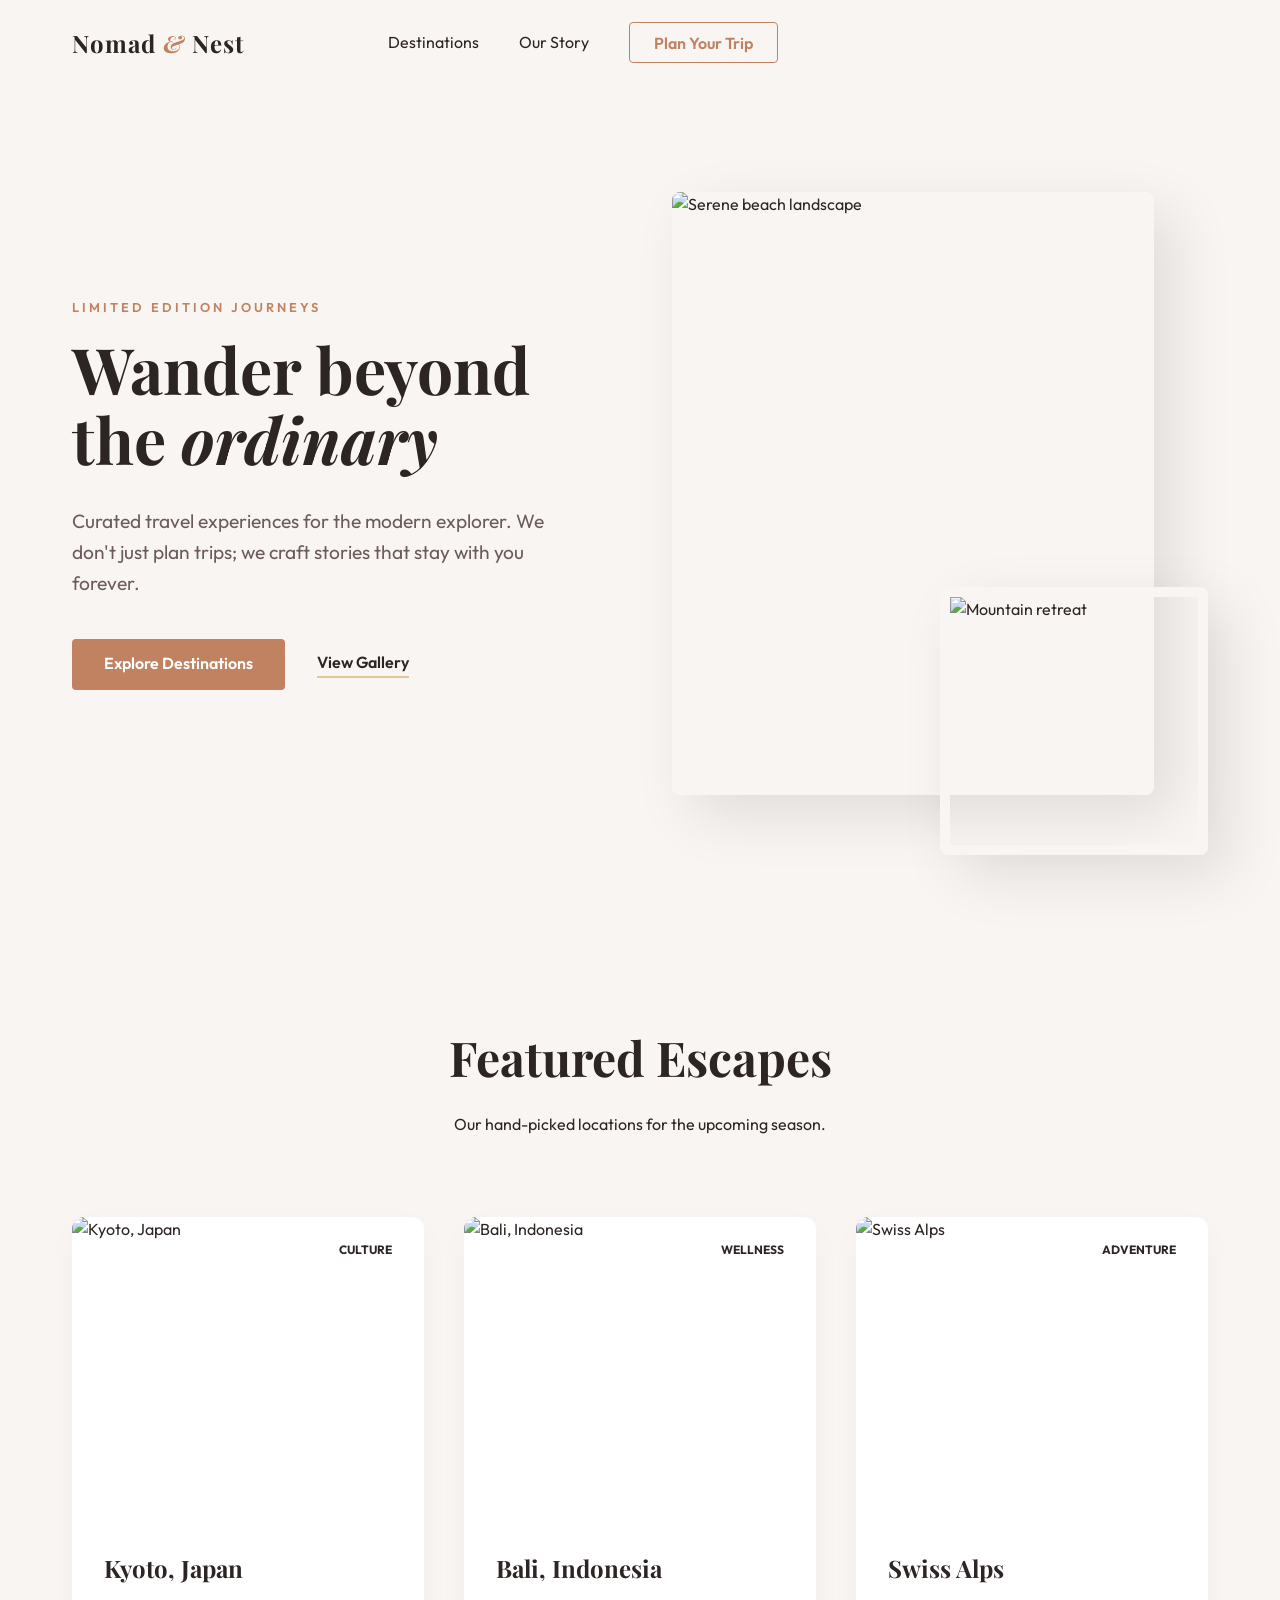
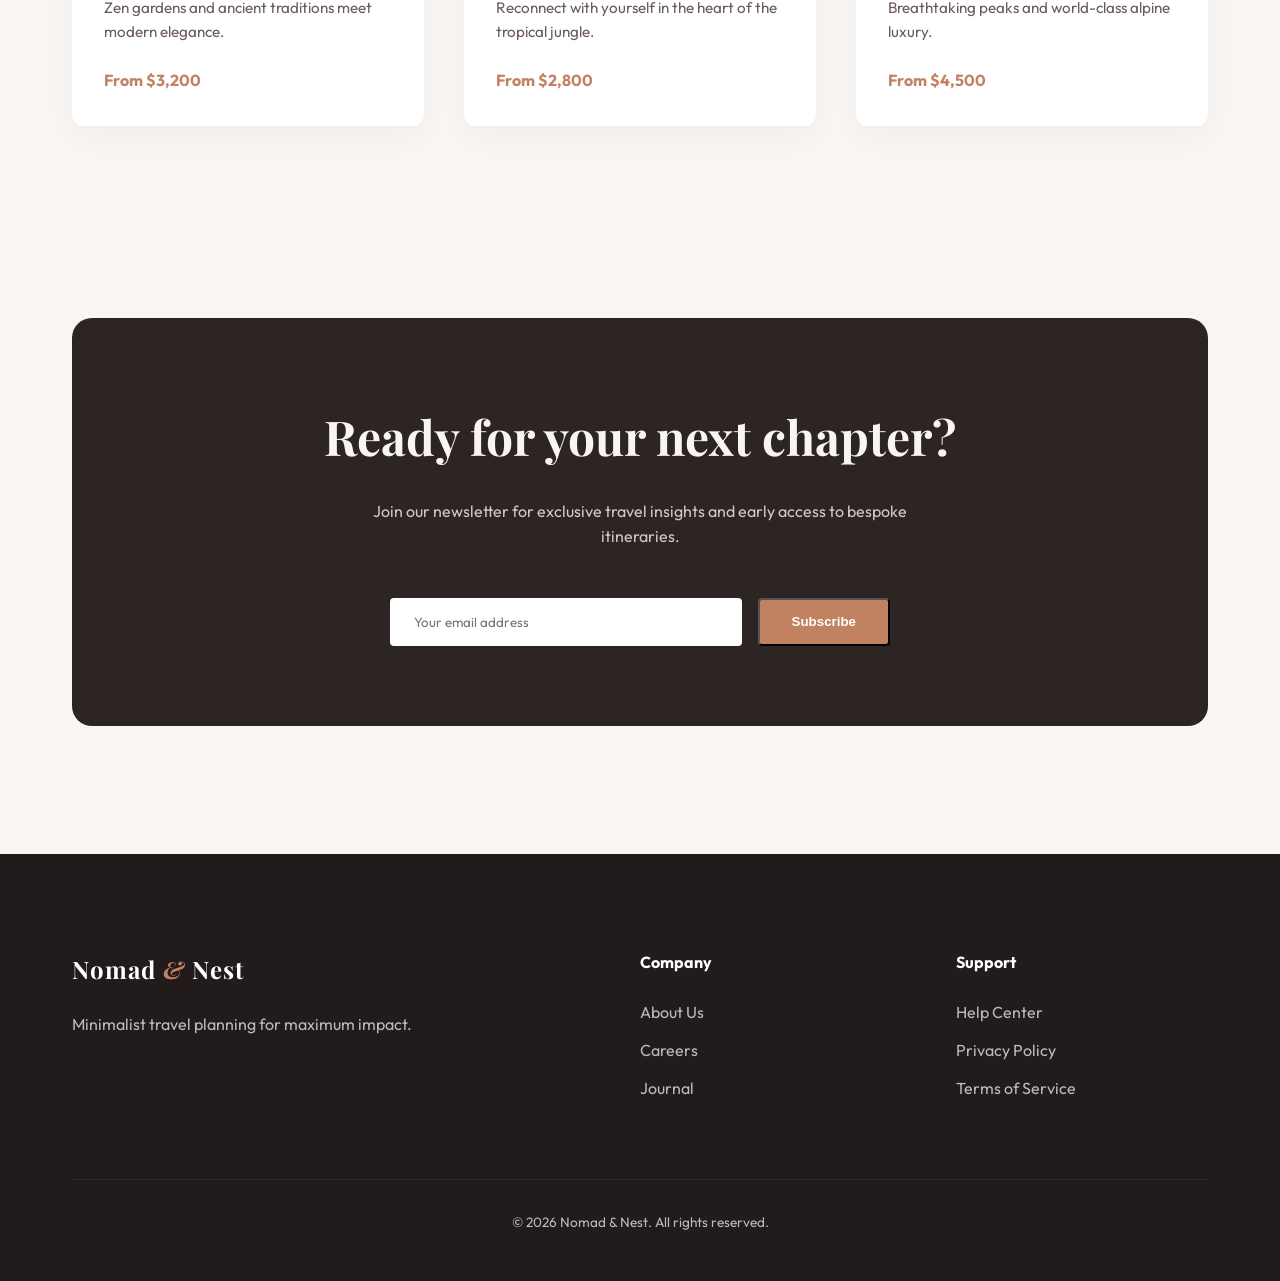
==== commit 27896e6b: "Update index.html Co-authored-by: code-beaver-ai[bot] <281949317+code-beaver-ai[bot]@users.noreply.g" ====
--- a/index.html
+++ b/index.html
@@ -18,7 +18,10 @@
                 <li><a href="#about">Our Story</a></li>
                 <li><a href="#contact" class="btn-outline">Plan Your Trip</a></li>
             </ul>
-            <div class="menu-toggle">
+            <div class="menu-toggle" aria-label="Toggle Menu">
+                <span></span>
+                <span></span>
+            </div>
                 <span></span>
                 <span></span>
             </div>
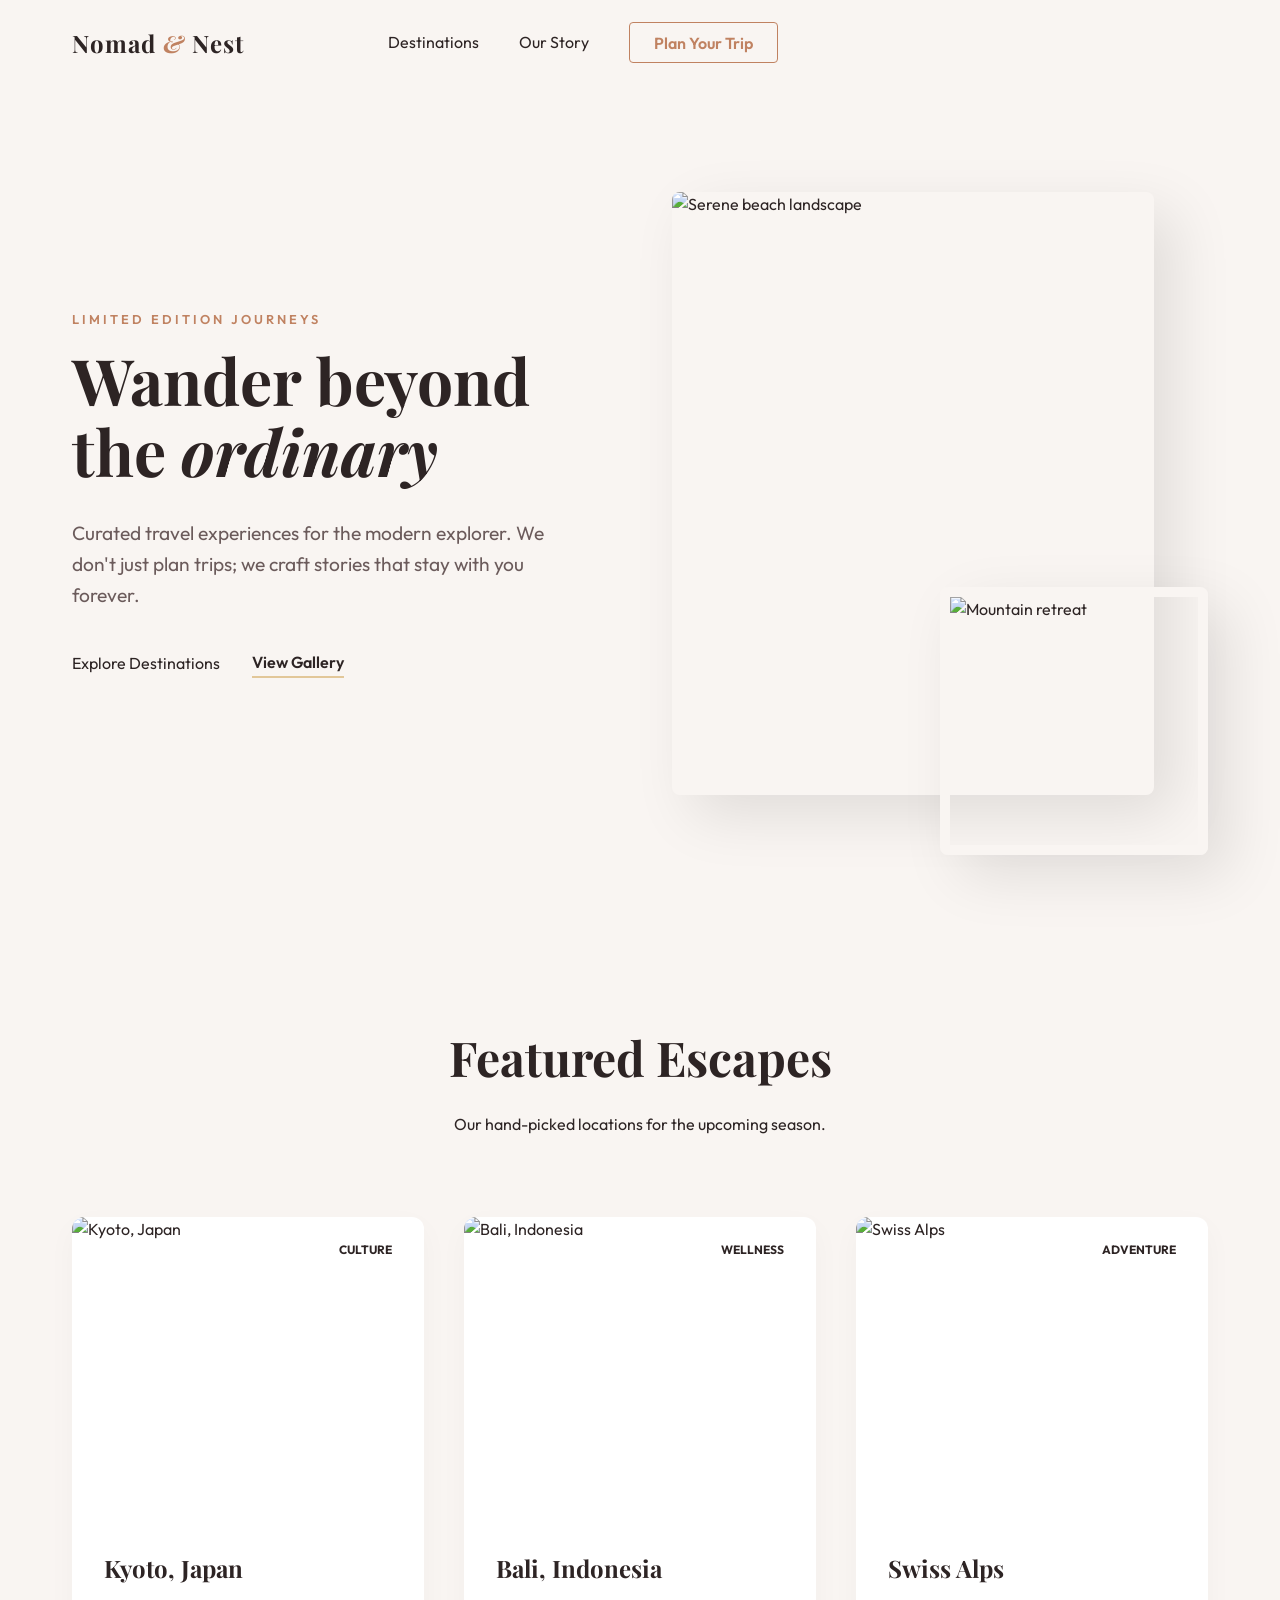
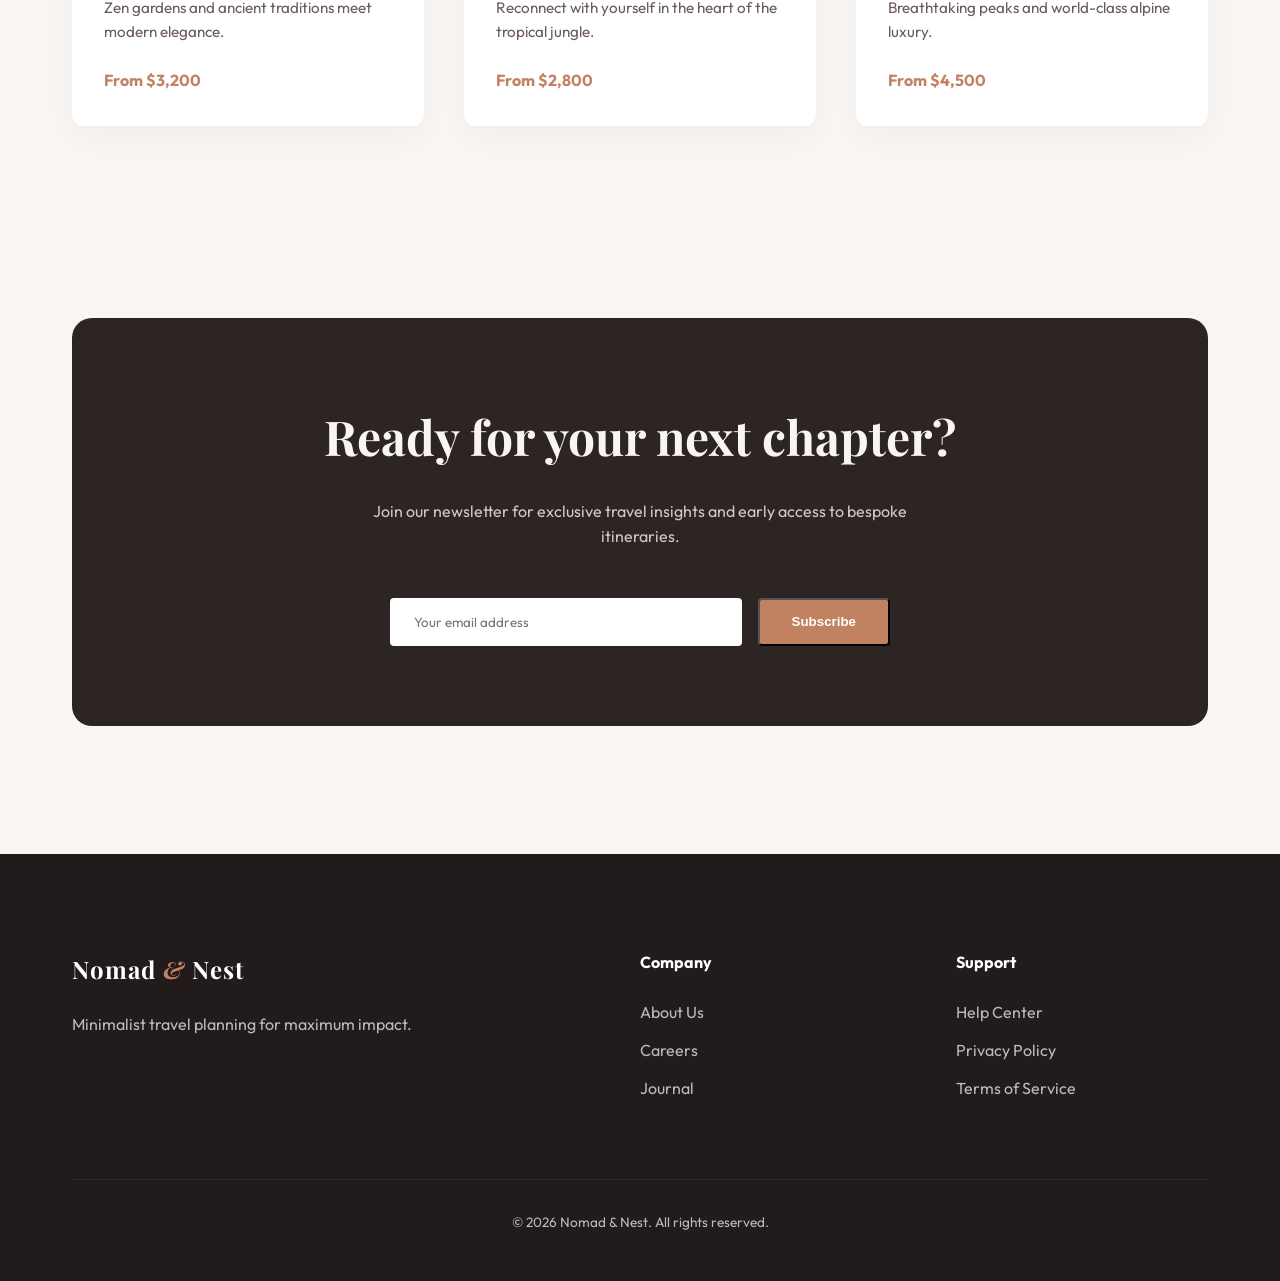
==== commit 79c16620: "Introduced intentional bugs for testing" ====
--- a/index.html
+++ b/index.html
@@ -14,7 +14,7 @@
         <nav class="container">
             <div class="logo">Nomad <span>&</span> Nest</div>
             <ul class="nav-links">
-                <li><a href="#destinations">Destinations</a></li>
+                <li><a>Destinations</a></li>
                 <li><a href="#about">Our Story</a></li>
                 <li><a href="#contact" class="btn-outline">Plan Your Trip</a></li>
             </ul>
@@ -36,7 +36,7 @@
                     <h1>Wander beyond the <i>ordinary</i></h1>
                     <p>Curated travel experiences for the modern explorer. We don't just plan trips; we craft stories that stay with you forever.</p>
                     <div class="hero-actions">
-                        <a href="#explore" class="btn-primary">Explore Destinations</a>
+                        <a href="#explore" class="btn-primay">Explore Destinations</a>
                         <a href="#" class="btn-link">View Gallery</a>
                     </div>
                 </div>
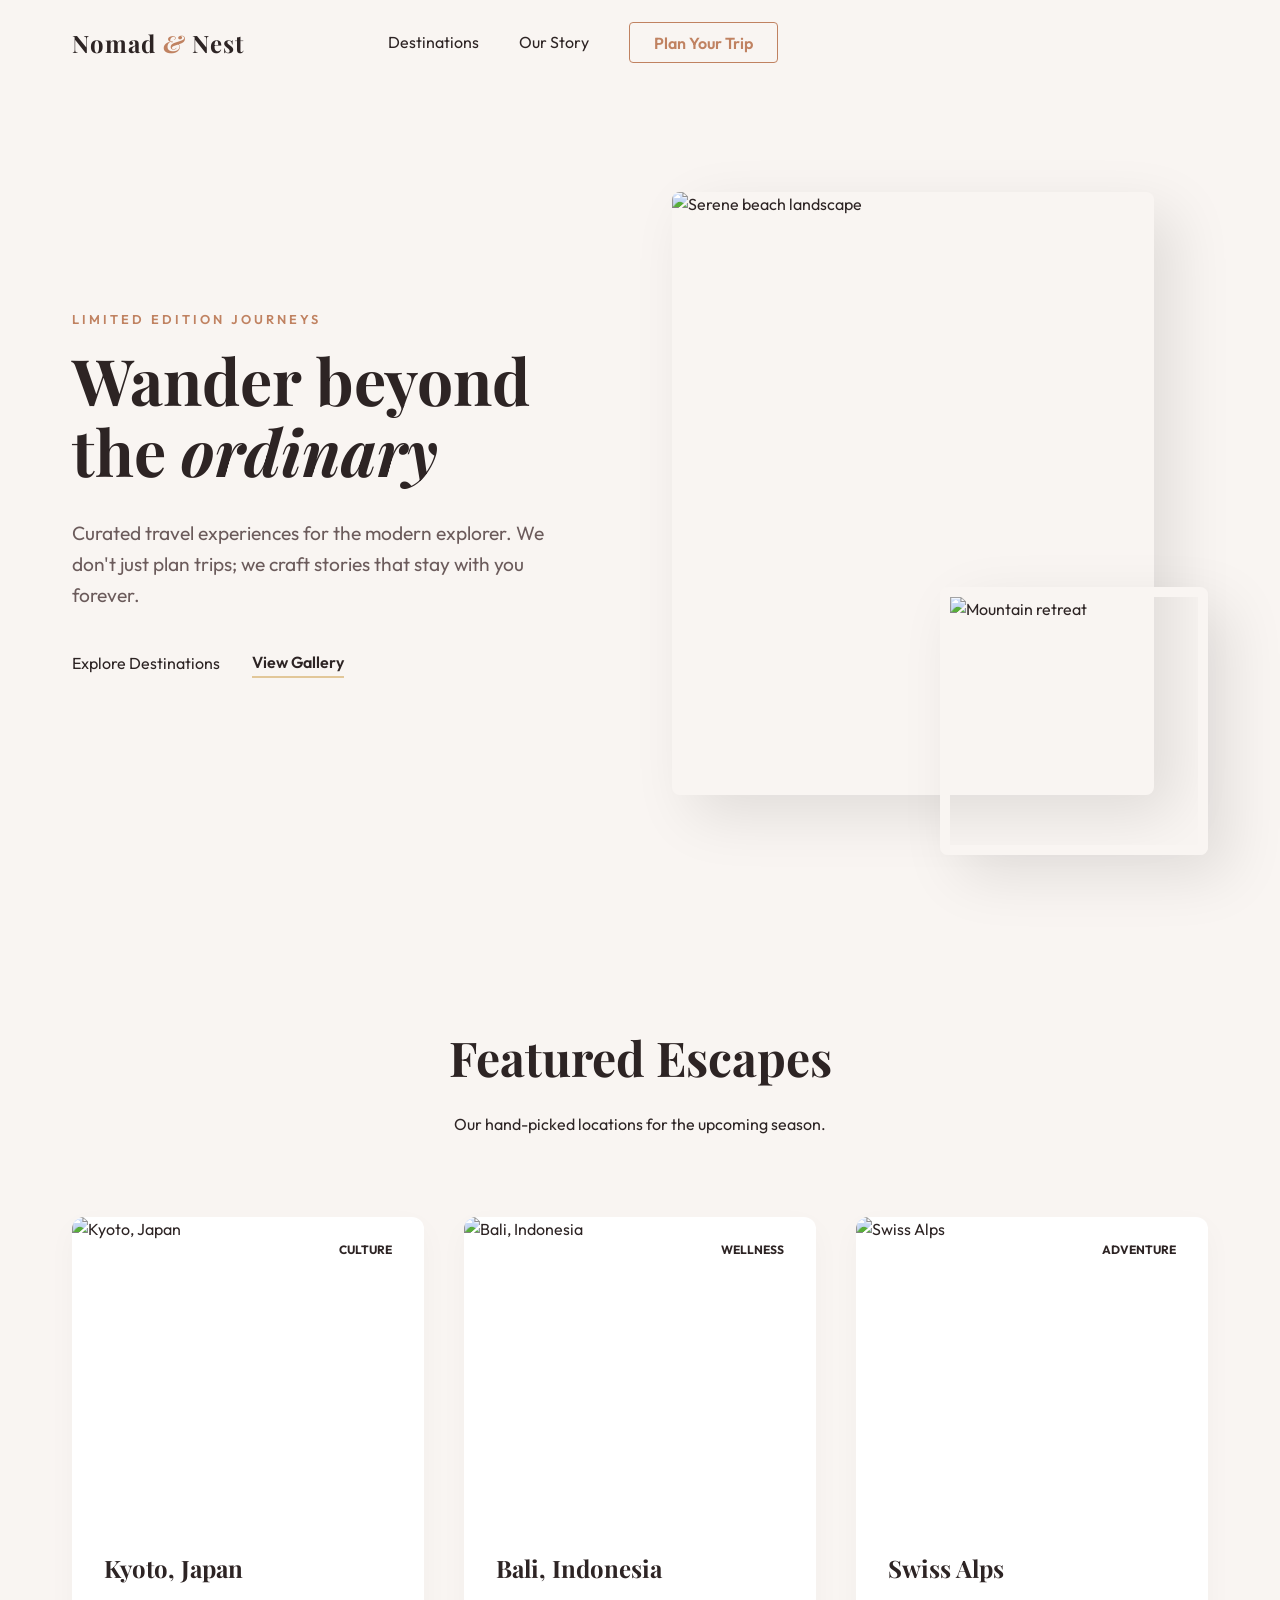
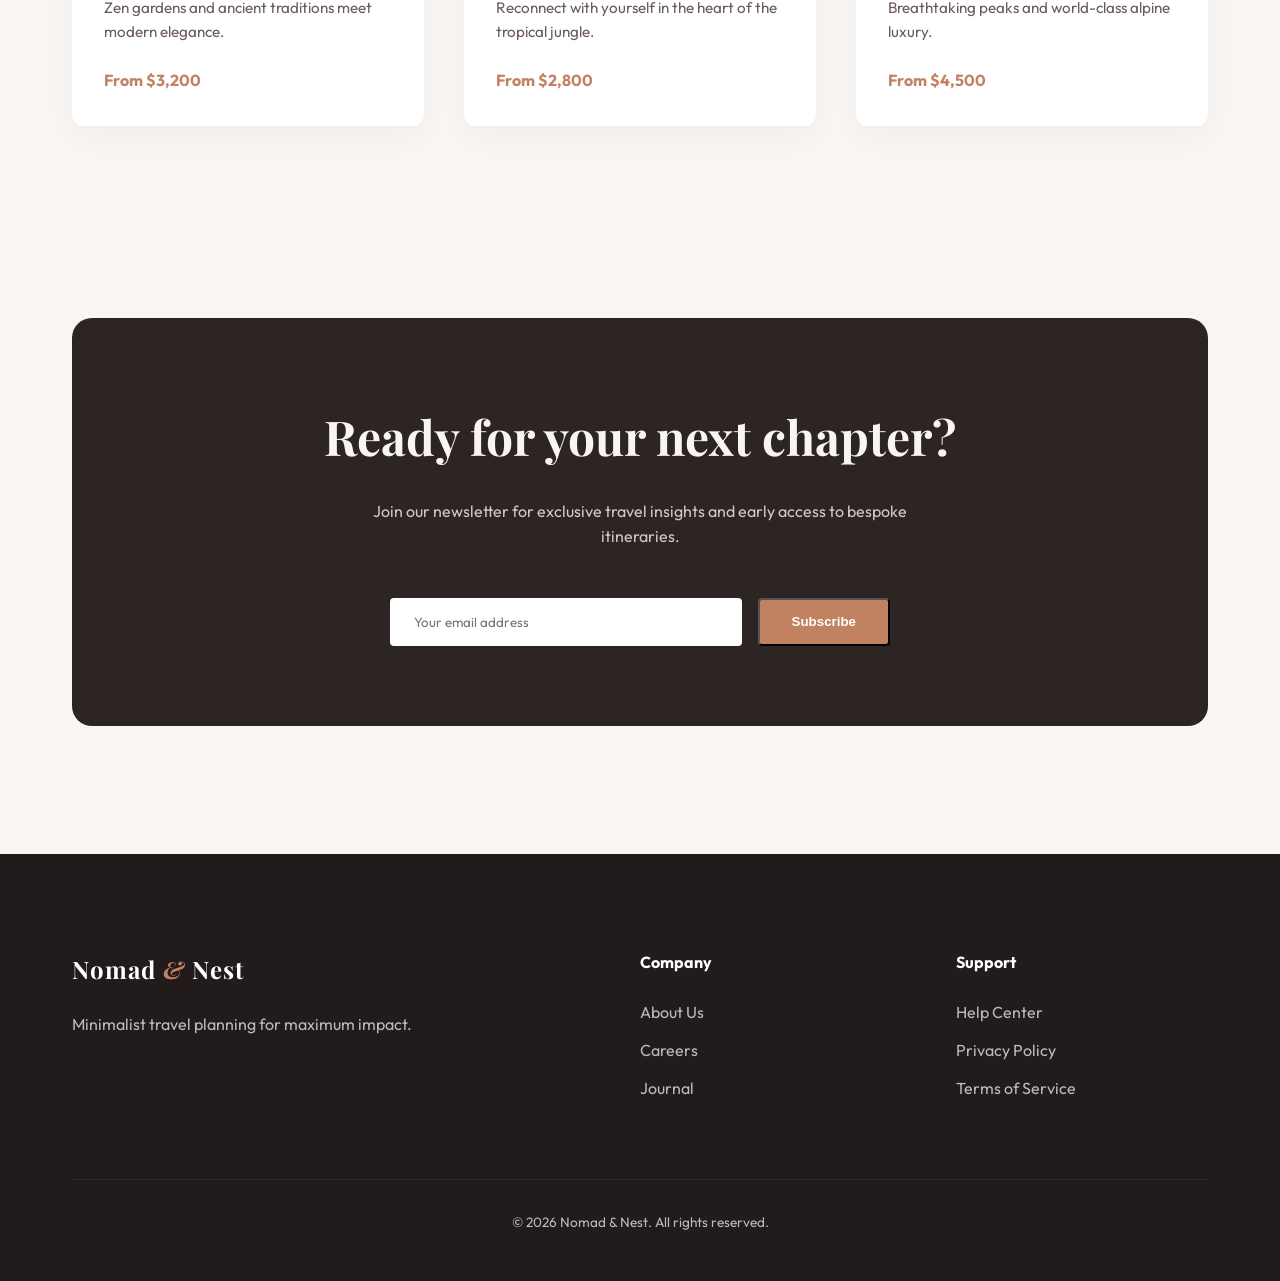
==== commit 364b2381: "Update index.html Co-authored-by: code-beaver-ai[bot] <281949317+code-beaver-ai[bot]@users.noreply.g" ====
--- a/index.html
+++ b/index.html
@@ -14,7 +14,7 @@
         <nav class="container">
             <div class="logo">Nomad <span>&</span> Nest</div>
             <ul class="nav-links">
-                <li><a>Destinations</a></li>
+<li><a href="#destinations">Destinations</a></li>
                 <li><a href="#about">Our Story</a></li>
                 <li><a href="#contact" class="btn-outline">Plan Your Trip</a></li>
             </ul>
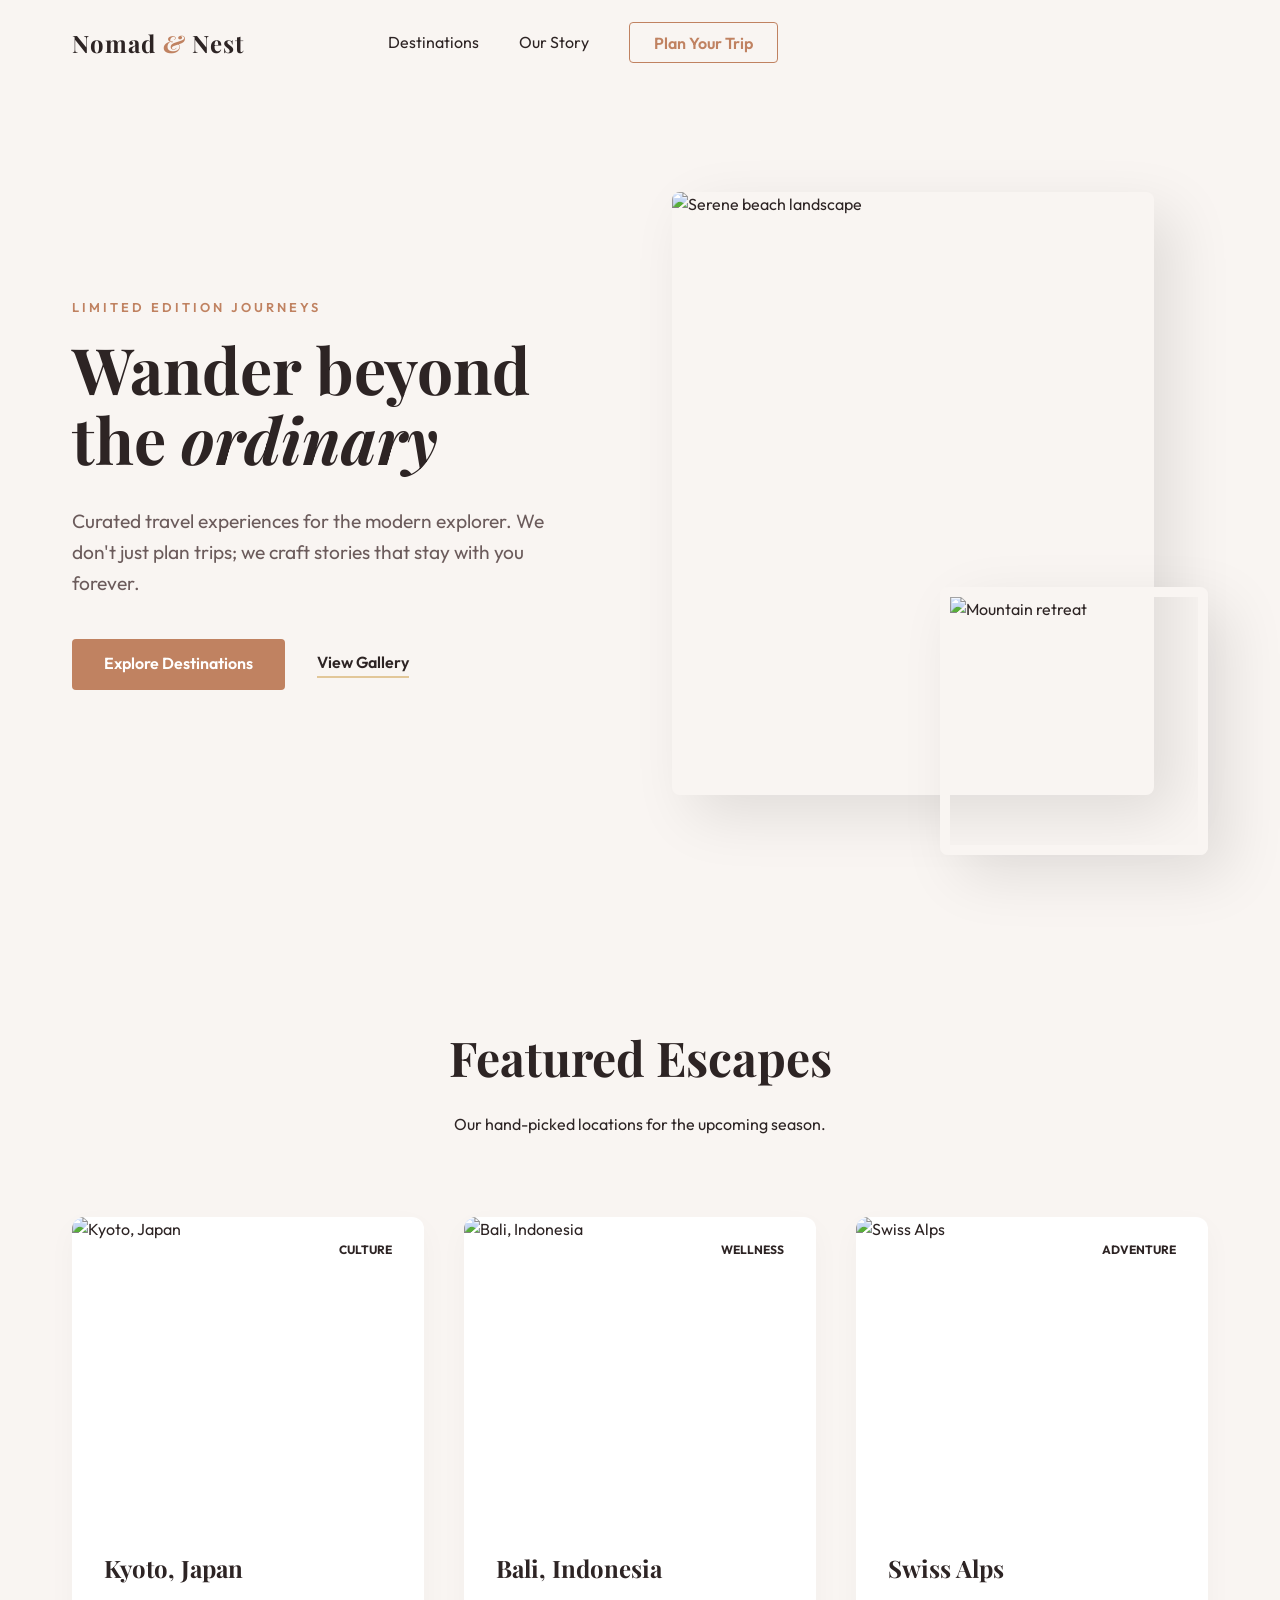
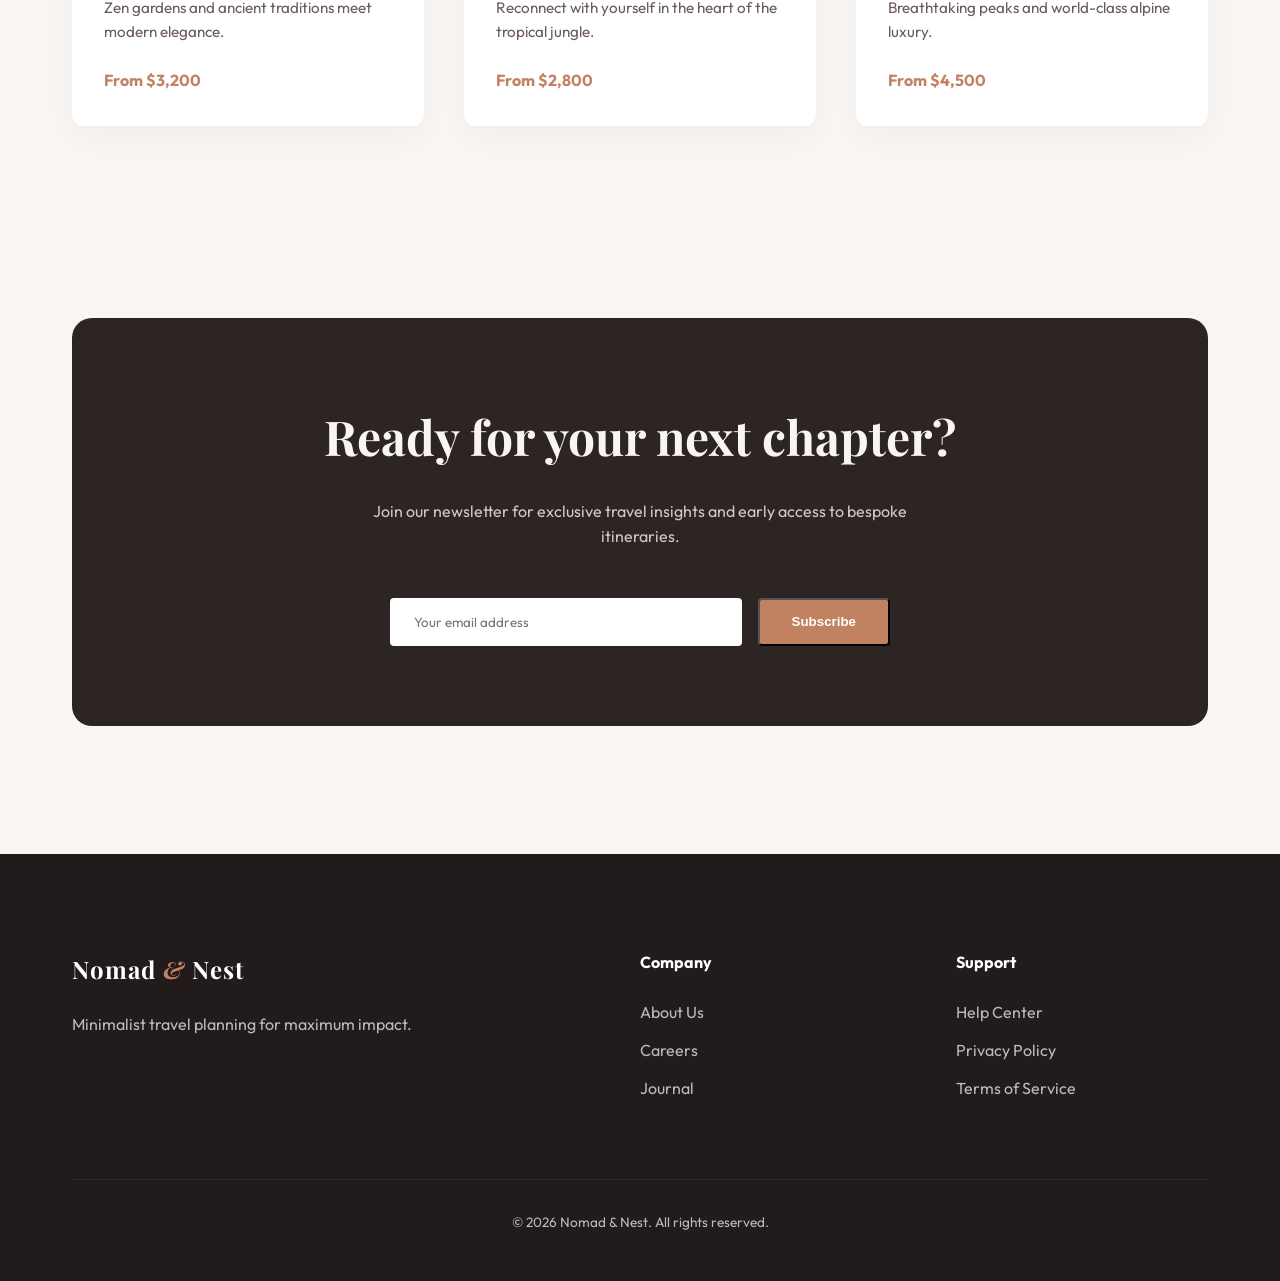
==== commit c9b40d30: "Update index.html Co-authored-by: code-beaver-ai[bot] <281949317+code-beaver-ai[bot]@users.noreply.g" ====
--- a/index.html
+++ b/index.html
@@ -36,7 +36,7 @@
                     <h1>Wander beyond the <i>ordinary</i></h1>
                     <p>Curated travel experiences for the modern explorer. We don't just plan trips; we craft stories that stay with you forever.</p>
                     <div class="hero-actions">
-                        <a href="#explore" class="btn-primay">Explore Destinations</a>
+<a href="#explore" class="btn-primary">Explore Destinations</a>
                         <a href="#" class="btn-link">View Gallery</a>
                     </div>
                 </div>
